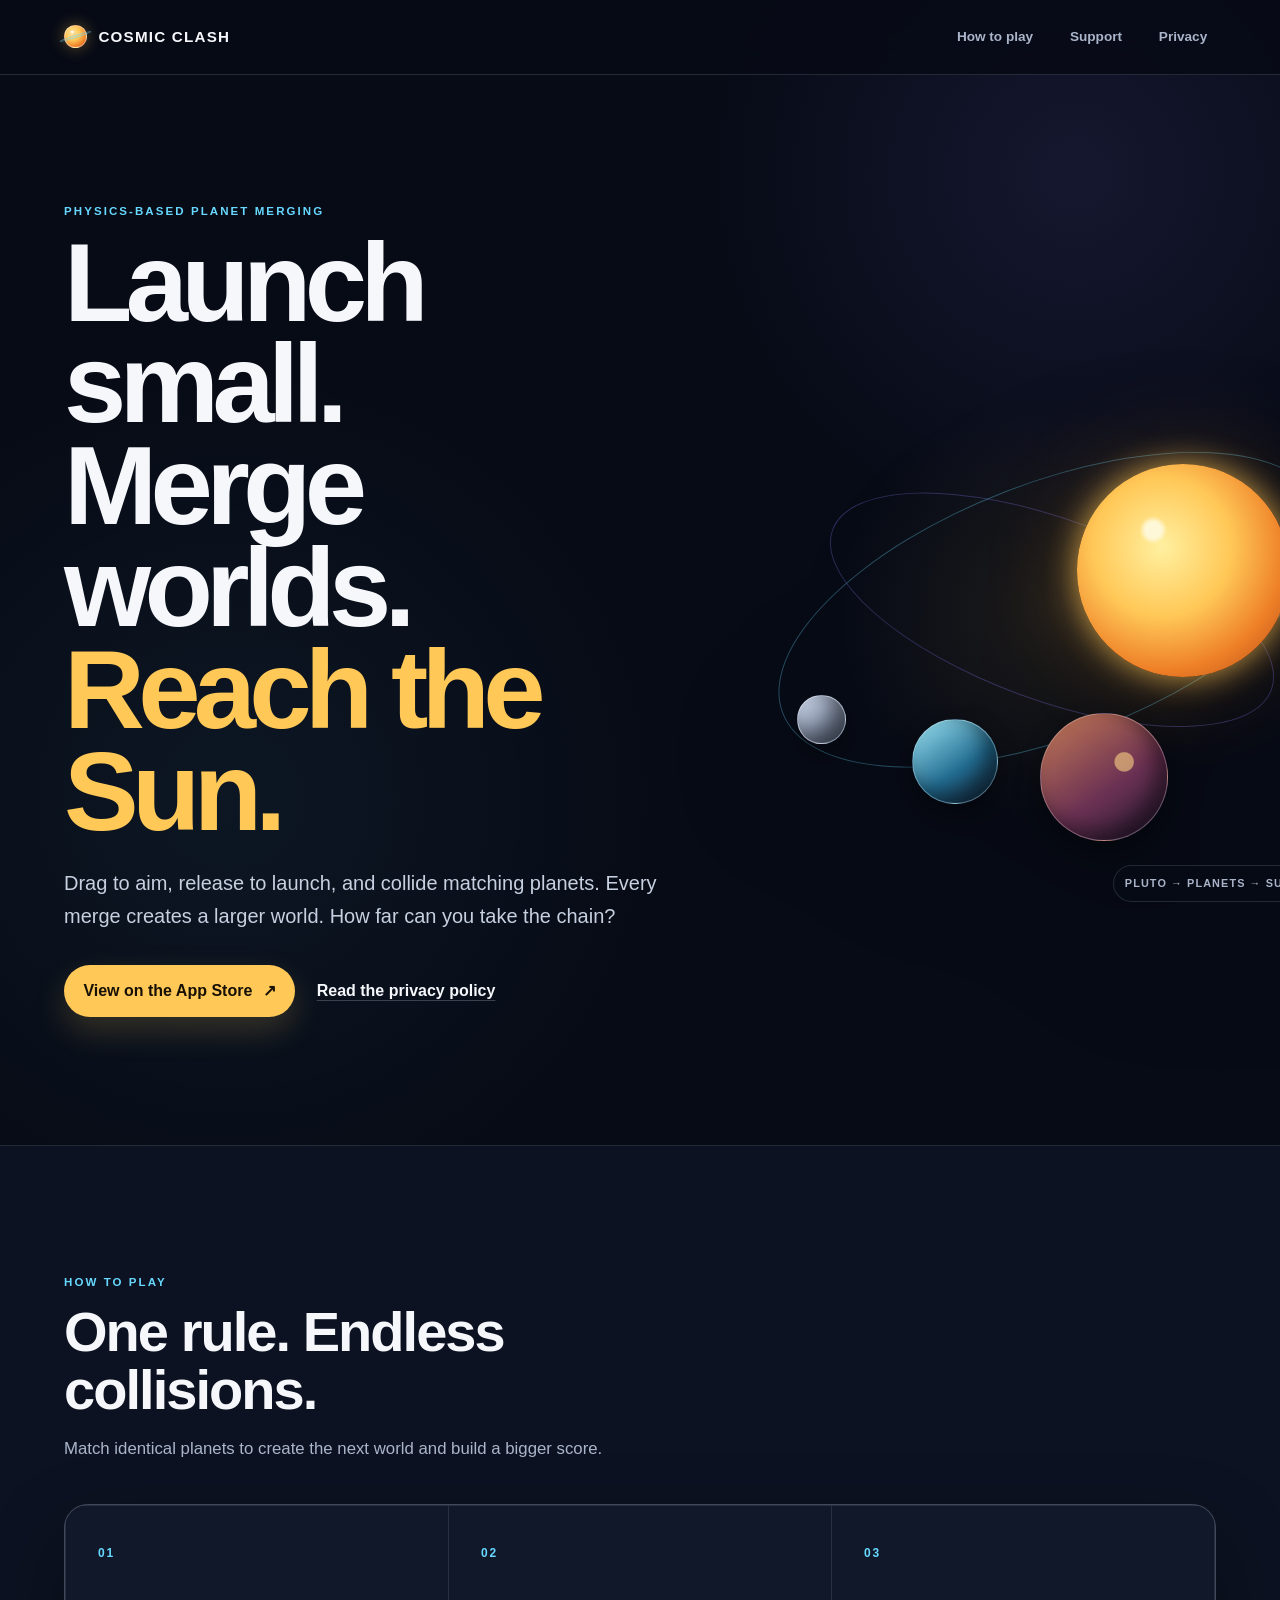
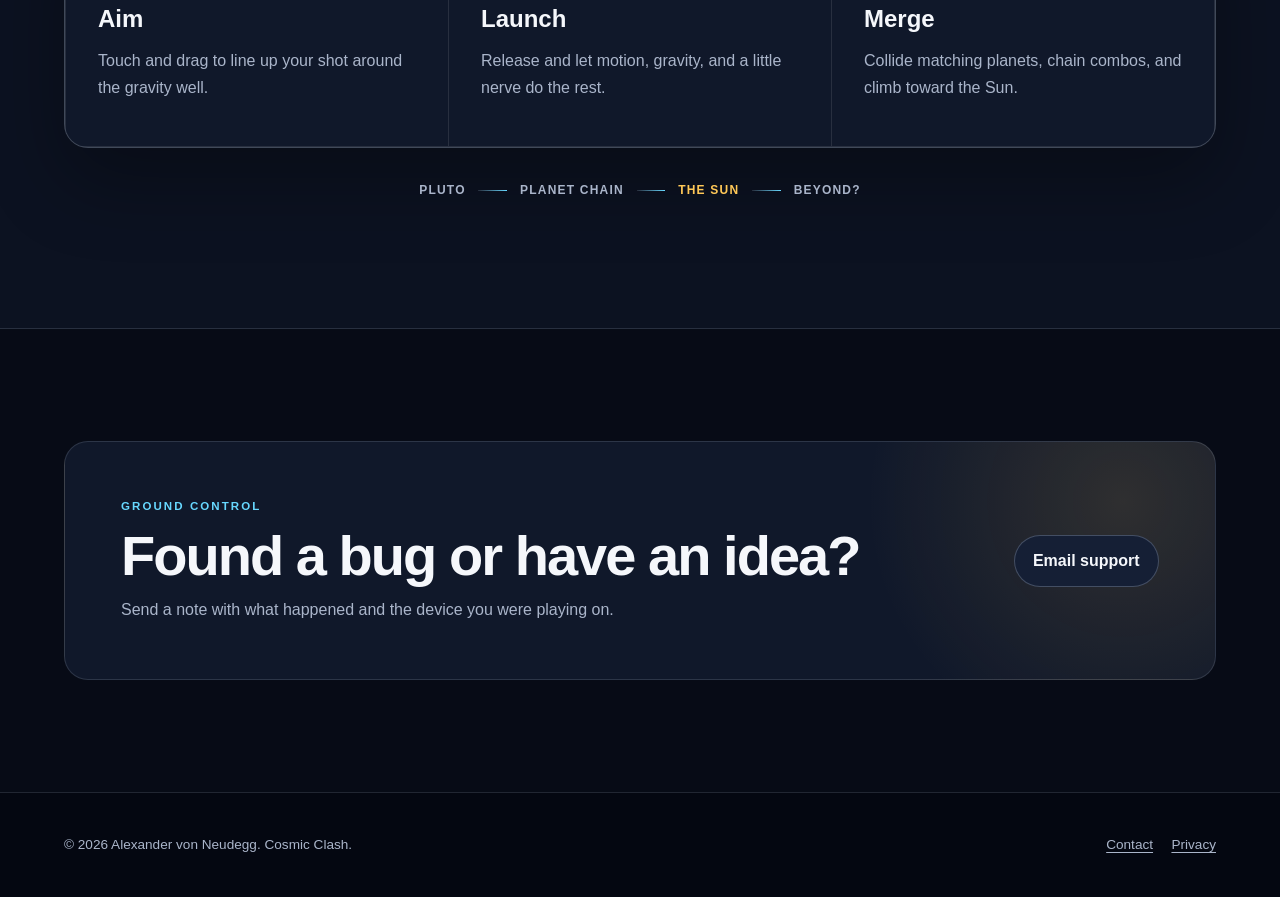
==== index.html @ 1f674f33 "restore privacy page" ====
<!DOCTYPE html>
<html lang="en">
<head>
    <meta charset="UTF-8">
    <meta name="viewport" content="width=device-width, initial-scale=1.0">
    <meta name="theme-color" content="#070b16">
    <meta name="description" content="Cosmic Clash is a physics-based planet-merging game. Aim, launch, merge matching worlds, and build your way to the Sun.">
    <link rel="canonical" href="https://zandervonn.github.io/">

    <meta property="og:type" content="website">
    <meta property="og:title" content="Cosmic Clash">
    <meta property="og:description" content="Merge planets. Reach the Sun.">
    <meta property="og:url" content="https://zandervonn.github.io/">
    <meta property="og:image" content="https://zandervonn.github.io/og.png">
    <meta property="og:image:alt" content="A chain of planets merging toward a radiant Sun in Cosmic Clash.">
    <meta name="twitter:card" content="summary_large_image">

    <title>Cosmic Clash — Merge planets. Reach the Sun.</title>
    <link rel="stylesheet" href="/styles.css">
</head>
<body>
    <a class="skip-link" href="#main">Skip to content</a>

    <header class="site-header">
        <div class="shell header-inner">
            <a class="brand" href="/" aria-label="Cosmic Clash home">
                <span class="brand-orb" aria-hidden="true"></span>
                <span>Cosmic Clash</span>
            </a>
            <nav class="primary-nav" aria-label="Primary navigation">
                <a href="#how-to-play">How to play</a>
                <a href="#support">Support</a>
                <a href="/privacy-policy">Privacy</a>
            </nav>
        </div>
    </header>

    <main id="main">
        <section class="hero">
            <div class="shell hero-grid">
                <div class="hero-copy">
                    <p class="eyebrow">Physics-based planet merging</p>
                    <h1>Launch small.<br>Merge worlds.<br><span>Reach the Sun.</span></h1>
                    <p class="lede">
                        Drag to aim, release to launch, and collide matching planets.
                        Every merge creates a larger world. How far can you take the chain?
                    </p>
                    <div class="hero-actions">
                        <a class="button button-primary" href="https://apps.apple.com/us/app/the-cosmic-clash/id6484504761">
                            View on the App Store
                            <span aria-hidden="true">↗</span>
                        </a>
                        <a class="text-link" href="/privacy-policy">Read the privacy policy</a>
                    </div>
                </div>

                <div class="orbit-stage" aria-hidden="true">
                    <span class="orbit orbit-one"></span>
                    <span class="orbit orbit-two"></span>
                    <span class="planet planet-small"></span>
                    <span class="planet planet-mid"></span>
                    <span class="planet planet-large"></span>
                    <span class="sun"></span>
                    <span class="orbit-caption">Pluto → planets → Sun → ?</span>
                </div>
            </div>
        </section>

        <section class="section how-section" id="how-to-play" aria-labelledby="how-title">
            <div class="shell">
                <div class="section-heading">
                    <p class="eyebrow">How to play</p>
                    <h2 id="how-title">One rule. Endless collisions.</h2>
                    <p>Match identical planets to create the next world and build a bigger score.</p>
                </div>

                <ol class="steps">
                    <li>
                        <span class="step-marker" aria-hidden="true">01</span>
                        <strong>Aim</strong>
                        <p>Touch and drag to line up your shot around the gravity well.</p>
                    </li>
                    <li>
                        <span class="step-marker" aria-hidden="true">02</span>
                        <strong>Launch</strong>
                        <p>Release and let motion, gravity, and a little nerve do the rest.</p>
                    </li>
                    <li>
                        <span class="step-marker" aria-hidden="true">03</span>
                        <strong>Merge</strong>
                        <p>Collide matching planets, chain combos, and climb toward the Sun.</p>
                    </li>
                </ol>

                <div class="merge-path" role="img" aria-label="The Cosmic Clash merge path: Pluto, planet chain, the Sun, and beyond.">
                    <span>Pluto</span>
                    <i aria-hidden="true"></i>
                    <span>Planet chain</span>
                    <i aria-hidden="true"></i>
                    <span class="merge-path-sun">The Sun</span>
                    <i aria-hidden="true"></i>
                    <span>Beyond?</span>
                </div>
            </div>
        </section>

        <section class="support-section" id="support" aria-labelledby="support-title">
            <div class="shell support-panel">
                <div>
                    <p class="eyebrow">Ground control</p>
                    <h2 id="support-title">Found a bug or have an idea?</h2>
                    <p>Send a note with what happened and the device you were playing on.</p>
                </div>
                <a class="button button-secondary" href="mailto:zandervonn@gmail.com">Email support</a>
            </div>
        </section>
    </main>

    <footer class="site-footer">
        <div class="shell footer-inner">
            <p>© 2026 Alexander von Neudegg. Cosmic Clash.</p>
            <div class="footer-links">
                <a href="mailto:zandervonn@gmail.com">Contact</a>
                <a href="/privacy-policy">Privacy</a>
            </div>
        </div>
    </footer>
</body>
</html>
---- styles.css ----
:root {
    --space: #070b16;
    --space-deep: #040711;
    --surface: #10182a;
    --surface-raised: #151f35;
    --ink: #f5f7fb;
    --muted: #aab5ca;
    --solar: #ffc857;
    --solar-soft: #ffe2a3;
    --orbit: #67d8ff;
    --violet: #8b7cff;
    --line: rgba(213, 225, 246, 0.14);
    --line-strong: rgba(213, 225, 246, 0.24);
    --shadow: 0 2rem 5rem rgba(0, 0, 0, 0.32);
    --radius: 1.5rem;
    --content: 72rem;
    --measure: 68ch;
    --display: ui-rounded, "SF Pro Rounded", "Avenir Next", "Segoe UI", sans-serif;
    --body: -apple-system, BlinkMacSystemFont, "Segoe UI", sans-serif;
}

* {
    box-sizing: border-box;
}

html {
    color-scheme: dark;
    scroll-behavior: smooth;
    background: var(--space);
}

body {
    min-height: 100svh;
    margin: 0;
    color: var(--ink);
    background:
        radial-gradient(circle at 84% 7%, rgba(139, 124, 255, 0.11), transparent 23rem),
        radial-gradient(circle at 18% 32%, rgba(103, 216, 255, 0.06), transparent 27rem),
        var(--space);
    font: 1rem/1.7 var(--body);
    text-rendering: optimizeLegibility;
}

body::before {
    position: fixed;
    inset: 0;
    z-index: -1;
    pointer-events: none;
    content: "";
    opacity: 0.55;
    background-image:
        radial-gradient(circle at 11% 17%, rgba(255, 255, 255, 0.8) 0 1px, transparent 1.2px),
        radial-gradient(circle at 29% 71%, rgba(103, 216, 255, 0.7) 0 1px, transparent 1.2px),
        radial-gradient(circle at 52% 13%, rgba(255, 255, 255, 0.62) 0 1px, transparent 1.2px),
        radial-gradient(circle at 68% 55%, rgba(255, 255, 255, 0.7) 0 1px, transparent 1.2px),
        radial-gradient(circle at 88% 82%, rgba(139, 124, 255, 0.75) 0 1px, transparent 1.2px);
    background-size: 23rem 19rem, 29rem 31rem, 37rem 23rem, 41rem 29rem, 31rem 37rem;
}

a {
    color: inherit;
    text-underline-offset: 0.22em;
}

a:hover {
    color: var(--orbit);
}

a:focus-visible,
summary:focus-visible {
    outline: 0.2rem solid var(--orbit);
    outline-offset: 0.25rem;
    border-radius: 0.25rem;
}

p,
ul,
ol,
dl {
    margin-top: 0;
}

h1,
h2,
h3 {
    margin-top: 0;
    font-family: var(--display);
    text-wrap: balance;
}

h2 {
    margin-bottom: 1rem;
    font-size: clamp(2rem, 5vw, 3.5rem);
    line-height: 1.04;
    letter-spacing: -0.035em;
}

h3 {
    margin-bottom: 0.45rem;
    font-size: 1.12rem;
    line-height: 1.35;
}

section[id] {
    scroll-margin-top: 6.5rem;
}

.shell {
    width: min(calc(100% - 2rem), var(--content));
    margin-inline: auto;
}

.skip-link {
    position: fixed;
    top: 0.75rem;
    left: 0.75rem;
    z-index: 100;
    padding: 0.65rem 0.9rem;
    color: var(--space);
    background: var(--solar);
    border-radius: 0.5rem;
    font-weight: 800;
    transform: translateY(-160%);
    transition: transform 160ms ease;
}

.skip-link:focus {
    transform: translateY(0);
}

.site-header {
    position: sticky;
    top: 0;
    z-index: 20;
    border-bottom: 1px solid var(--line);
    background: rgba(7, 11, 22, 0.88);
    backdrop-filter: blur(16px);
}

.header-inner,
.footer-inner {
    display: flex;
    align-items: center;
    justify-content: space-between;
    gap: 1rem;
}

.header-inner {
    min-height: 4.6rem;
}

.brand {
    display: inline-flex;
    align-items: center;
    gap: 0.7rem;
    min-height: 2.75rem;
    color: var(--ink);
    font-family: var(--display);
    font-size: 0.95rem;
    font-weight: 800;
    letter-spacing: 0.08em;
    text-decoration: none;
    text-transform: uppercase;
}

.brand:hover {
    color: var(--ink);
}

.brand-orb {
    position: relative;
    display: inline-block;
    flex: 0 0 auto;
    width: 1.45rem;
    aspect-ratio: 1;
    border: 1px solid rgba(255, 255, 255, 0.42);
    border-radius: 50%;
    background:
        radial-gradient(circle at 35% 28%, #fff 0 5%, transparent 7%),
        radial-gradient(circle at 36% 33%, var(--solar-soft), var(--solar) 38%, #e97622 75%, #95350d);
    box-shadow: 0 0 1rem rgba(255, 200, 87, 0.36);
}

.brand-orb::after {
    position: absolute;
    inset: 43% -28%;
    content: "";
    border: 1px solid rgba(103, 216, 255, 0.58);
    border-radius: 50%;
    transform: rotate(-18deg);
}

.primary-nav {
    display: flex;
    align-items: center;
    gap: clamp(0.25rem, 2vw, 1.2rem);
}

.primary-nav a {
    display: inline-flex;
    align-items: center;
    min-height: 2.75rem;
    padding-inline: 0.55rem;
    color: var(--muted);
    font-size: 0.85rem;
    font-weight: 700;
    text-decoration: none;
}

.primary-nav a:hover,
.primary-nav a[aria-current="page"] {
    color: var(--ink);
}

.primary-nav a[aria-current="page"] {
    box-shadow: inset 0 -2px var(--solar);
}

.eyebrow,
.section-kicker {
    margin-bottom: 0.8rem;
    color: var(--orbit);
    font-family: var(--display);
    font-size: 0.72rem;
    font-weight: 800;
    letter-spacing: 0.18em;
    line-height: 1.4;
    text-transform: uppercase;
}

.hero {
    position: relative;
    overflow: clip;
    border-bottom: 1px solid var(--line);
}

.hero-grid {
    display: grid;
    gap: 2rem;
    align-items: center;
    min-height: min(51rem, calc(100svh - 4.6rem));
    padding-block: clamp(4rem, 11vw, 8rem);
}

.hero-copy {
    position: relative;
    z-index: 2;
}

.hero h1 {
    max-width: 10ch;
    margin-bottom: 1.5rem;
    font-size: clamp(3.2rem, 12vw, 7rem);
    font-weight: 800;
    letter-spacing: -0.06em;
    line-height: 0.91;
}

.hero h1 span {
    color: var(--solar);
}

.lede {
    max-width: 42rem;
    margin-bottom: 0;
    color: #c7d0e0;
    font-size: clamp(1.05rem, 2vw, 1.25rem);
    line-height: 1.65;
}

.hero-actions {
    display: flex;
    flex-wrap: wrap;
    align-items: center;
    gap: 1rem 1.35rem;
    margin-top: 2rem;
}

.button {
    display: inline-flex;
    align-items: center;
    justify-content: center;
    gap: 0.65rem;
    min-height: 3.25rem;
    padding: 0.75rem 1.15rem;
    border: 1px solid transparent;
    border-radius: 999px;
    font-weight: 800;
    line-height: 1.2;
    text-align: center;
    text-decoration: none;
    transition: transform 160ms ease, box-shadow 160ms ease, background-color 160ms ease;
}

.button:hover {
    color: inherit;
    transform: translateY(-2px);
}

.button-primary {
    color: #171005;
    background: var(--solar);
    box-shadow: 0 0.85rem 2rem rgba(255, 200, 87, 0.18);
}

.button-primary:hover {
    color: #171005;
    background: #ffd574;
    box-shadow: 0 1rem 2.5rem rgba(255, 200, 87, 0.27);
}

.button-secondary {
    border-color: var(--line-strong);
    color: var(--ink);
    background: var(--surface-raised);
}

.button-secondary:hover {
    color: var(--ink);
    border-color: rgba(103, 216, 255, 0.48);
    background: #1a2945;
}

.text-link {
    display: inline-flex;
    align-items: center;
    min-height: 2.75rem;
    color: var(--ink);
    font-weight: 750;
    text-decoration-color: var(--line-strong);
}

.orbit-stage {
    position: relative;
    width: min(34rem, 100%);
    aspect-ratio: 1;
    margin-inline: auto;
    filter: drop-shadow(0 2rem 4rem rgba(0, 0, 0, 0.35));
}

.orbit-stage::before {
    position: absolute;
    inset: 12%;
    content: "";
    border-radius: 50%;
    background: radial-gradient(circle, rgba(255, 200, 87, 0.09), transparent 66%);
}

.orbit {
    position: absolute;
    top: 50%;
    left: 50%;
    border: 1px solid rgba(103, 216, 255, 0.32);
    border-radius: 50%;
    transform: translate(-50%, -50%) rotate(-21deg);
}

.orbit-one {
    width: 95%;
    height: 42%;
}

.orbit-two {
    width: 77%;
    height: 30%;
    border-color: rgba(139, 124, 255, 0.28);
    transform: translate(-50%, -50%) rotate(20deg);
}

.sun,
.planet {
    position: absolute;
    display: block;
    aspect-ratio: 1;
    border-radius: 50%;
}

.sun {
    top: 26%;
    right: 11%;
    width: 35%;
    background:
        radial-gradient(circle at 36% 31%, #fff8d8 0 4%, transparent 7%),
        radial-gradient(circle at 40% 39%, #fff0a0, var(--solar) 38%, #ee7f27 68%, #a64213);
    box-shadow:
        0 0 2rem rgba(255, 200, 87, 0.74),
        0 0 6rem rgba(255, 159, 56, 0.24);
}

.planet {
    border: 1px solid rgba(255, 255, 255, 0.24);
    box-shadow: inset -0.7rem -0.6rem 1.2rem rgba(0, 0, 0, 0.46), 0 0.7rem 1.5rem rgba(0, 0, 0, 0.34);
}

.planet-small {
    bottom: 28%;
    left: 8%;
    width: 8%;
    background: linear-gradient(140deg, #ced8ec, #53617a);
}

.planet-mid {
    bottom: 18%;
    left: 27%;
    width: 14%;
    background: linear-gradient(145deg, #9de5f4, #226c91 58%, #152942);
}

.planet-large {
    bottom: 12%;
    left: 48%;
    width: 21%;
    background:
        radial-gradient(circle at 66% 38%, rgba(255, 216, 134, 0.58) 0 8%, transparent 9%),
        linear-gradient(145deg, #c57b55, #6b3153 58%, #251a35);
}

.orbit-caption {
    position: absolute;
    right: 4%;
    bottom: 2%;
    padding: 0.5rem 0.7rem;
    color: var(--muted);
    border: 1px solid var(--line);
    border-radius: 999px;
    background: rgba(7, 11, 22, 0.78);
    font-family: var(--display);
    font-size: 0.68rem;
    font-weight: 800;
    letter-spacing: 0.1em;
    text-transform: uppercase;
}

.section {
    padding-block: clamp(5rem, 10vw, 8rem);
}

.section-heading {
    max-width: 42rem;
    margin-bottom: 2.5rem;
}

.section-heading > p:last-child {
    max-width: 38rem;
    margin-bottom: 0;
    color: var(--muted);
    font-size: 1.05rem;
}

.how-section {
    background: rgba(16, 24, 42, 0.58);
    border-bottom: 1px solid var(--line);
}

.steps {
    display: grid;
    gap: 1px;
    margin: 0;
    padding: 1px;
    overflow: hidden;
    list-style: none;
    border: 1px solid var(--line);
    border-radius: var(--radius);
    background: var(--line);
    box-shadow: var(--shadow);
}

.steps li {
    min-height: 15rem;
    padding: clamp(1.4rem, 4vw, 2rem);
    background: var(--surface);
}

.steps strong {
    display: block;
    margin: 2.1rem 0 0.45rem;
    font-family: var(--display);
    font-size: 1.5rem;
}

.steps p {
    margin-bottom: 0;
    color: var(--muted);
}

.step-marker {
    color: var(--orbit);
    font-family: var(--display);
    font-size: 0.75rem;
    font-weight: 800;
    letter-spacing: 0.16em;
}

.merge-path {
    display: flex;
    flex-wrap: wrap;
    align-items: center;
    justify-content: center;
    gap: 0.65rem 0.8rem;
    margin-top: 2rem;
    color: var(--muted);
    font-family: var(--display);
    font-size: 0.75rem;
    font-weight: 800;
    letter-spacing: 0.1em;
    text-transform: uppercase;
}

.merge-path i {
    width: 1.8rem;
    height: 1px;
    background: linear-gradient(90deg, var(--line), var(--orbit));
}

.merge-path-sun {
    color: var(--solar);
}

.support-section {
    padding-block: clamp(4rem, 9vw, 7rem);
}

.support-panel {
    display: flex;
    flex-direction: column;
    align-items: flex-start;
    justify-content: space-between;
    gap: 2rem;
    padding: clamp(1.5rem, 5vw, 3.5rem);
    overflow: hidden;
    border: 1px solid var(--line);
    border-radius: var(--radius);
    background:
        radial-gradient(circle at 92% 25%, rgba(255, 200, 87, 0.13), transparent 16rem),
        var(--surface);
}

.support-panel h2 {
    margin-bottom: 0.65rem;
}

.support-panel p:last-child {
    margin-bottom: 0;
    color: var(--muted);
}

.site-footer {
    border-top: 1px solid var(--line);
    color: var(--muted);
    background: var(--space-deep);
}

.footer-inner {
    min-height: 6.5rem;
    padding-block: 1.25rem;
    font-size: 0.85rem;
}

.footer-inner p {
    margin-bottom: 0;
}

.footer-links {
    display: flex;
    gap: 1.15rem;
}

/* Privacy policy */

.policy-hero {
    border-bottom: 1px solid var(--line);
    background:
        radial-gradient(circle at 78% 18%, rgba(103, 216, 255, 0.09), transparent 24rem),
        rgba(16, 24, 42, 0.45);
}

.policy-hero-inner {
    display: grid;
    gap: 2.5rem;
    padding-block: clamp(4rem, 9vw, 6.5rem);
}

.policy-hero h1 {
    max-width: 13ch;
    margin-bottom: 1.4rem;
    font-size: clamp(3rem, 8vw, 5.8rem);
    font-weight: 800;
    letter-spacing: -0.055em;
    line-height: 0.96;
}

.policy-meta {
    display: grid;
    gap: 0;
    margin: 0;
    border-top: 1px solid var(--line);
}

.policy-meta div {
    display: grid;
    grid-template-columns: 7rem 1fr;
    gap: 1rem;
    padding-block: 0.9rem;
    border-bottom: 1px solid var(--line);
}

.policy-meta dt {
    color: var(--muted);
    font-size: 0.76rem;
    font-weight: 800;
    letter-spacing: 0.08em;
    text-transform: uppercase;
}

.policy-meta dd {
    margin: 0;
    color: var(--ink);
    font-weight: 650;
}

.policy-layout {
    display: grid;
    gap: clamp(2rem, 7vw, 6rem);
    padding-block: clamp(3rem, 8vw, 6rem);
}

.policy-sidebar {
    min-width: 0;
}

.policy-toc {
    border: 1px solid var(--line);
    border-radius: 1rem;
    background: rgba(16, 24, 42, 0.68);
}

.policy-toc summary {
    min-height: 3.25rem;
    padding: 0.78rem 1rem;
    cursor: pointer;
    color: var(--ink);
    font-family: var(--display);
    font-size: 0.8rem;
    font-weight: 800;
    letter-spacing: 0.08em;
    text-transform: uppercase;
}

.policy-toc nav {
    display: grid;
    padding: 0 0.7rem 0.8rem;
}

.policy-toc nav a {
    display: flex;
    align-items: center;
    min-height: 2.55rem;
    padding: 0.35rem 0.55rem;
    color: var(--muted);
    border-radius: 0.45rem;
    font-size: 0.88rem;
    font-weight: 650;
    text-decoration: none;
}

.policy-toc nav a:hover {
    color: var(--ink);
    background: rgba(103, 216, 255, 0.07);
}

.policy-body {
    min-width: 0;
}

.policy-body > section {
    max-width: var(--measure);
    padding-bottom: clamp(3.5rem, 8vw, 5.5rem);
    margin-bottom: clamp(3.5rem, 8vw, 5.5rem);
    border-bottom: 1px solid var(--line);
}

.policy-body > section:last-child {
    padding-bottom: 0;
    margin-bottom: 0;
    border-bottom: 0;
}

.policy-body h2 {
    font-size: clamp(2rem, 5vw, 3rem);
}

.policy-body p,
.policy-body li {
    color: #c2cbda;
}

.policy-body strong,
.policy-body h3 {
    color: var(--ink);
}

.policy-body ul {
    padding-left: 1.25rem;
}

.policy-body li {
    padding-left: 0.35rem;
    margin-bottom: 0.7rem;
}

.policy-body li::marker {
    color: var(--orbit);
}

.policy-body a {
    color: var(--ink);
    text-decoration-color: rgba(103, 216, 255, 0.48);
}

.policy-body a:hover {
    color: var(--orbit);
}

.policy-callout {
    margin-top: 1.8rem;
    padding: 1.25rem 1.35rem 1.3rem;
    border-left: 3px solid var(--solar);
    border-radius: 0 0.8rem 0.8rem 0;
    background: rgba(255, 200, 87, 0.07);
}

.policy-callout p {
    margin: 0.35rem 0 0;
}

.policy-callout-warning {
    margin-block: 1rem 1.35rem;
    border-left-color: #ff9b66;
    background: rgba(255, 155, 102, 0.08);
}

.data-group,
.choice-list > div {
    padding-block: 1.35rem;
    border-top: 1px solid var(--line);
}

.data-group:first-of-type,
.choice-list > div:first-child {
    margin-top: 1.8rem;
}

.data-group p:last-child,
.choice-list > div p:last-child {
    margin-bottom: 0;
}

.provider-list {
    display: grid;
    gap: 1px;
    margin: 1.8rem 0;
    padding: 1px;
    overflow: hidden;
    border: 1px solid var(--line);
    border-radius: 1rem;
    background: var(--line);
}

.provider-list > div {
    padding: 1.3rem;
    background: var(--surface);
}

.provider-list p {
    margin-bottom: 0.7rem;
}

.provider-list a {
    display: inline-flex;
    align-items: center;
    min-height: 2.75rem;
    color: var(--orbit);
    font-size: 0.88rem;
    font-weight: 750;
}

.policy-contact {
    display: flex;
    align-items: flex-start;
    gap: 1rem;
    margin-top: 1.8rem;
    padding: 1.3rem;
    border: 1px solid var(--line);
    border-radius: 1rem;
    background: var(--surface);
}

.policy-contact .brand-orb {
    width: 2rem;
    margin-top: 0.15rem;
}

.policy-contact p {
    margin: 0.15rem 0;
}

@media (min-width: 46rem) {
    .steps {
        grid-template-columns: repeat(3, 1fr);
    }

    .support-panel {
        flex-direction: row;
        align-items: center;
    }

    .policy-hero-inner {
        grid-template-columns: minmax(0, 1.25fr) minmax(18rem, 0.75fr);
        align-items: end;
    }

    .provider-list {
        grid-template-columns: repeat(2, minmax(0, 1fr));
    }
}

@media (min-width: 58rem) {
    .hero-grid {
        grid-template-columns: minmax(0, 1.06fr) minmax(22rem, 0.76fr);
    }

    .orbit-stage {
        width: 38rem;
        margin-right: -8rem;
    }

    .policy-layout {
        grid-template-columns: 13.5rem minmax(0, 1fr);
        align-items: start;
    }

    .policy-sidebar {
        position: sticky;
        top: 6.1rem;
    }

    .policy-toc {
        border: 0;
        background: transparent;
    }

    .policy-toc summary {
        padding-inline: 0;
        cursor: pointer;
    }

    .policy-toc nav {
        padding-inline: 0;
    }

    .policy-toc nav a {
        padding-inline: 0;
    }

    .policy-toc nav a:hover {
        background: transparent;
    }
}

@media (max-width: 38rem) {
    .header-inner {
        align-items: stretch;
        flex-direction: column;
        gap: 0;
        padding-top: 0.35rem;
    }

    .brand {
        align-self: flex-start;
    }

    .primary-nav {
        justify-content: space-between;
        width: 100%;
    }

    .primary-nav a {
        justify-content: center;
        flex: 1;
        padding-inline: 0.25rem;
    }

    .hero-grid {
        padding-top: 3.5rem;
    }

    .orbit-stage {
        width: min(28rem, 120%);
        margin: -1rem -10% -2rem;
    }

    .hero-actions {
        align-items: stretch;
        flex-direction: column;
    }

    .text-link {
        justify-content: center;
    }

    .merge-path i {
        width: 0.9rem;
    }

    .footer-inner {
        align-items: flex-start;
        flex-direction: column;
    }

    .policy-hero-inner {
        padding-top: 3rem;
    }

    .policy-meta div {
        grid-template-columns: 1fr;
        gap: 0.15rem;
    }
}

@media (prefers-reduced-motion: reduce) {
    html {
        scroll-behavior: auto;
    }

    *,
    *::before,
    *::after {
        scroll-behavior: auto !important;
        animation-duration: 0.01ms !important;
        animation-iteration-count: 1 !important;
        transition-duration: 0.01ms !important;
    }
}
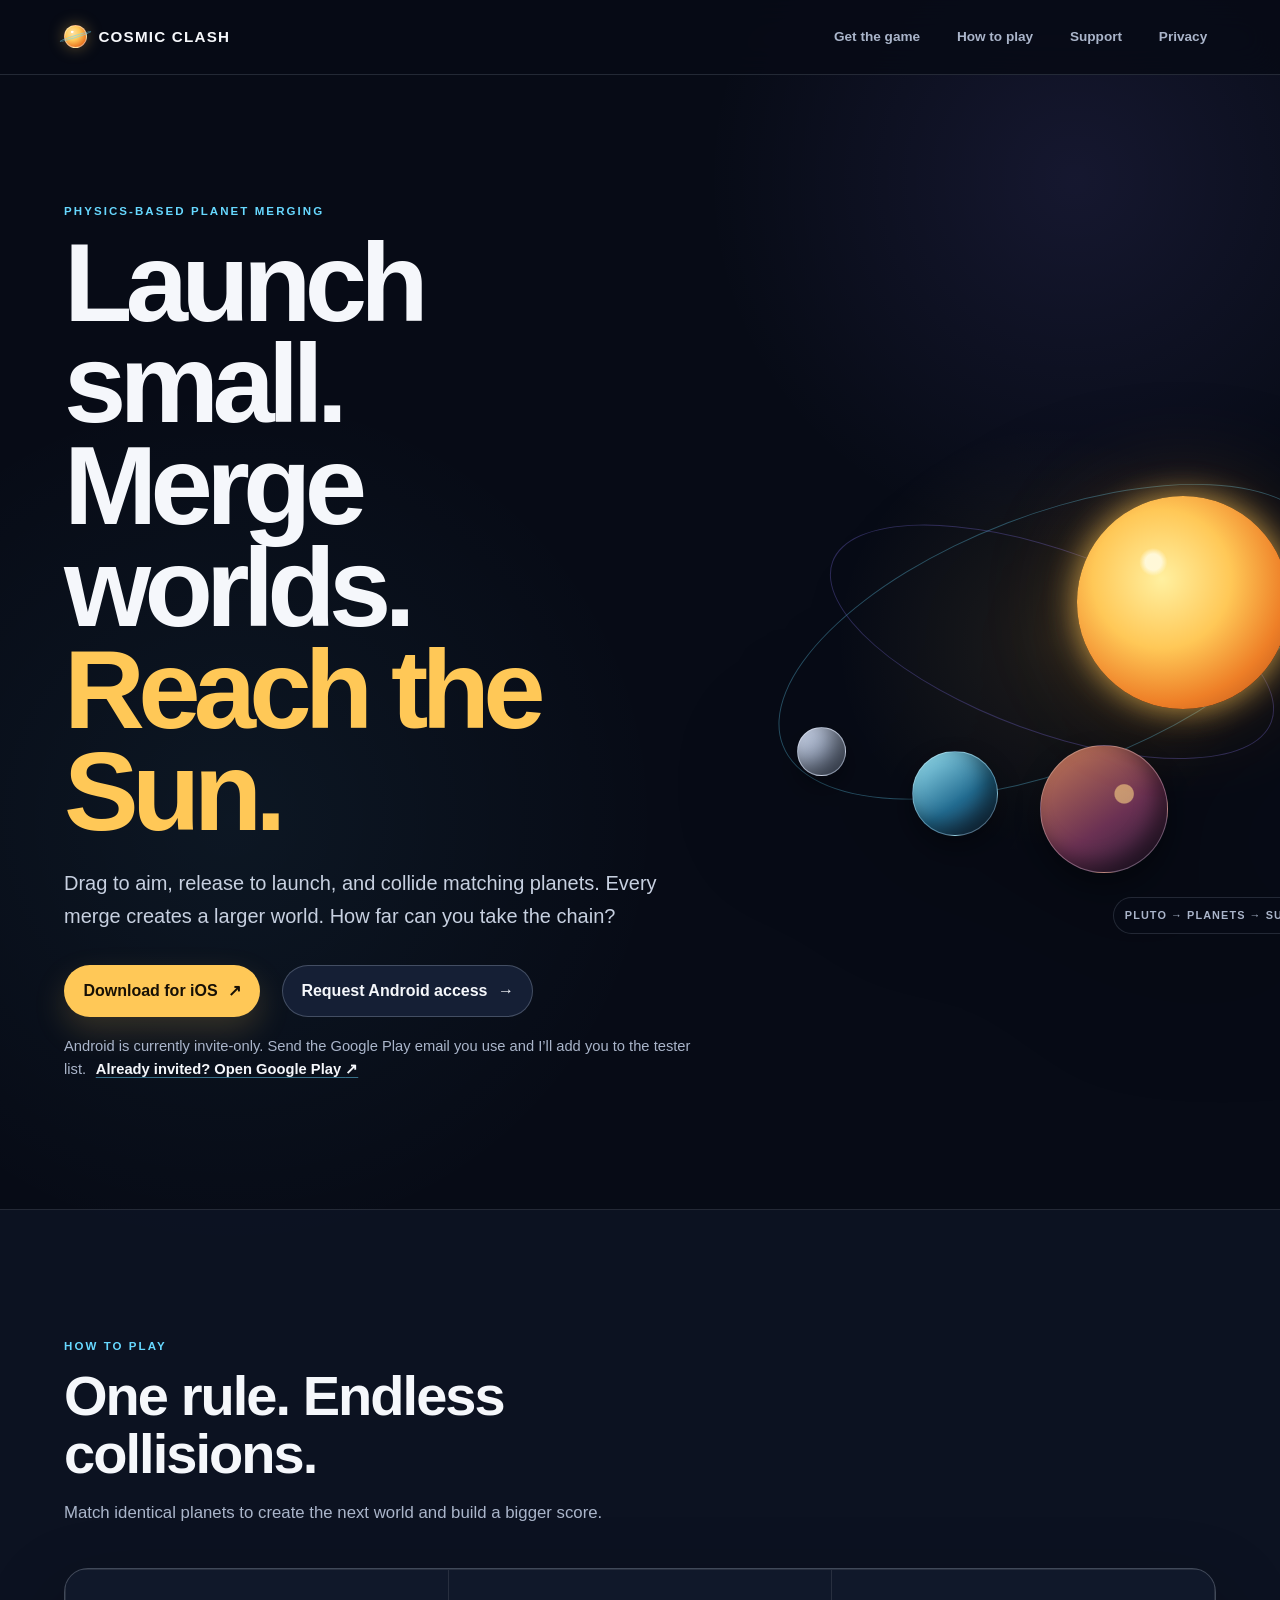
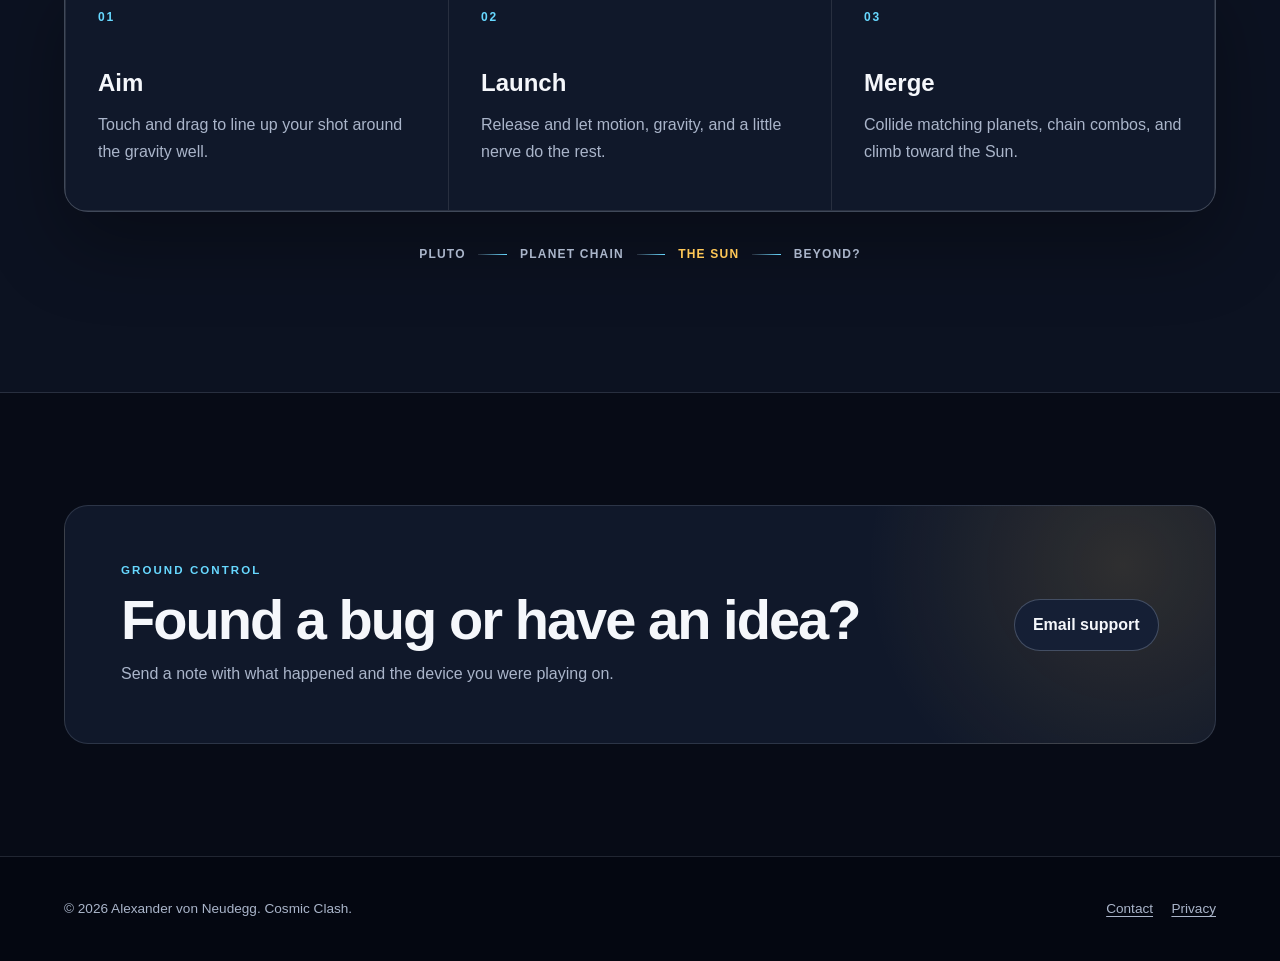
==== commit 35b38563: "Add Cosmic Clash mobile download paths" ====
--- a/index.html
+++ b/index.html
@@ -28,6 +28,7 @@
                 <span>Cosmic Clash</span>
             </a>
             <nav class="primary-nav" aria-label="Primary navigation">
+                <a href="#get-the-game">Get the game</a>
                 <a href="#how-to-play">How to play</a>
                 <a href="#support">Support</a>
                 <a href="/privacy-policy">Privacy</a>
@@ -36,22 +37,29 @@
     </header>
 
     <main id="main">
-        <section class="hero">
+        <section class="hero" id="get-the-game" aria-labelledby="hero-title">
             <div class="shell hero-grid">
                 <div class="hero-copy">
                     <p class="eyebrow">Physics-based planet merging</p>
-                    <h1>Launch small.<br>Merge worlds.<br><span>Reach the Sun.</span></h1>
+                    <h1 id="hero-title">Launch small.<br>Merge worlds.<br><span>Reach the Sun.</span></h1>
                     <p class="lede">
                         Drag to aim, release to launch, and collide matching planets.
                         Every merge creates a larger world. How far can you take the chain?
                     </p>
                     <div class="hero-actions">
-                        <a class="button button-primary" href="https://apps.apple.com/us/app/the-cosmic-clash/id6484504761">
-                            View on the App Store
+                        <a class="button button-primary" href="https://apps.apple.com/pt/app/the-cosmic-clash/id6484504761">
+                            Download for iOS
                             <span aria-hidden="true">↗</span>
                         </a>
-                        <a class="text-link" href="/privacy-policy">Read the privacy policy</a>
+                        <a class="button button-secondary" href="mailto:zandervonn@gmail.com?subject=Cosmic%20Clash%20Android%20access&amp;body=Google%20Play%20email%3A%20">
+                            Request Android access
+                            <span aria-hidden="true">→</span>
+                        </a>
                     </div>
+                    <p class="android-access-note">
+                        Android is currently invite-only. Send the Google Play email you use and I’ll add you to the tester list.
+                        <a href="https://play.google.com/store/apps/details?id=com.AIvonn.TheCosmicClash">Already invited? Open Google Play <span aria-hidden="true">↗</span></a>
+                    </p>
                 </div>
 
                 <div class="orbit-stage" aria-hidden="true">
--- a/styles.css
+++ b/styles.css
@@ -276,6 +276,26 @@
     margin-top: 2rem;
 }
 
+.android-access-note {
+    max-width: 42rem;
+    margin: 1.15rem 0 0;
+    color: var(--muted);
+    font-size: 0.92rem;
+    line-height: 1.55;
+}
+
+.android-access-note a {
+    display: inline-block;
+    margin-left: 0.35rem;
+    color: var(--ink);
+    font-weight: 750;
+    text-decoration-color: rgba(103, 216, 255, 0.48);
+}
+
+.android-access-note a:hover {
+    color: var(--orbit);
+}
+
 .button {
     display: inline-flex;
     align-items: center;
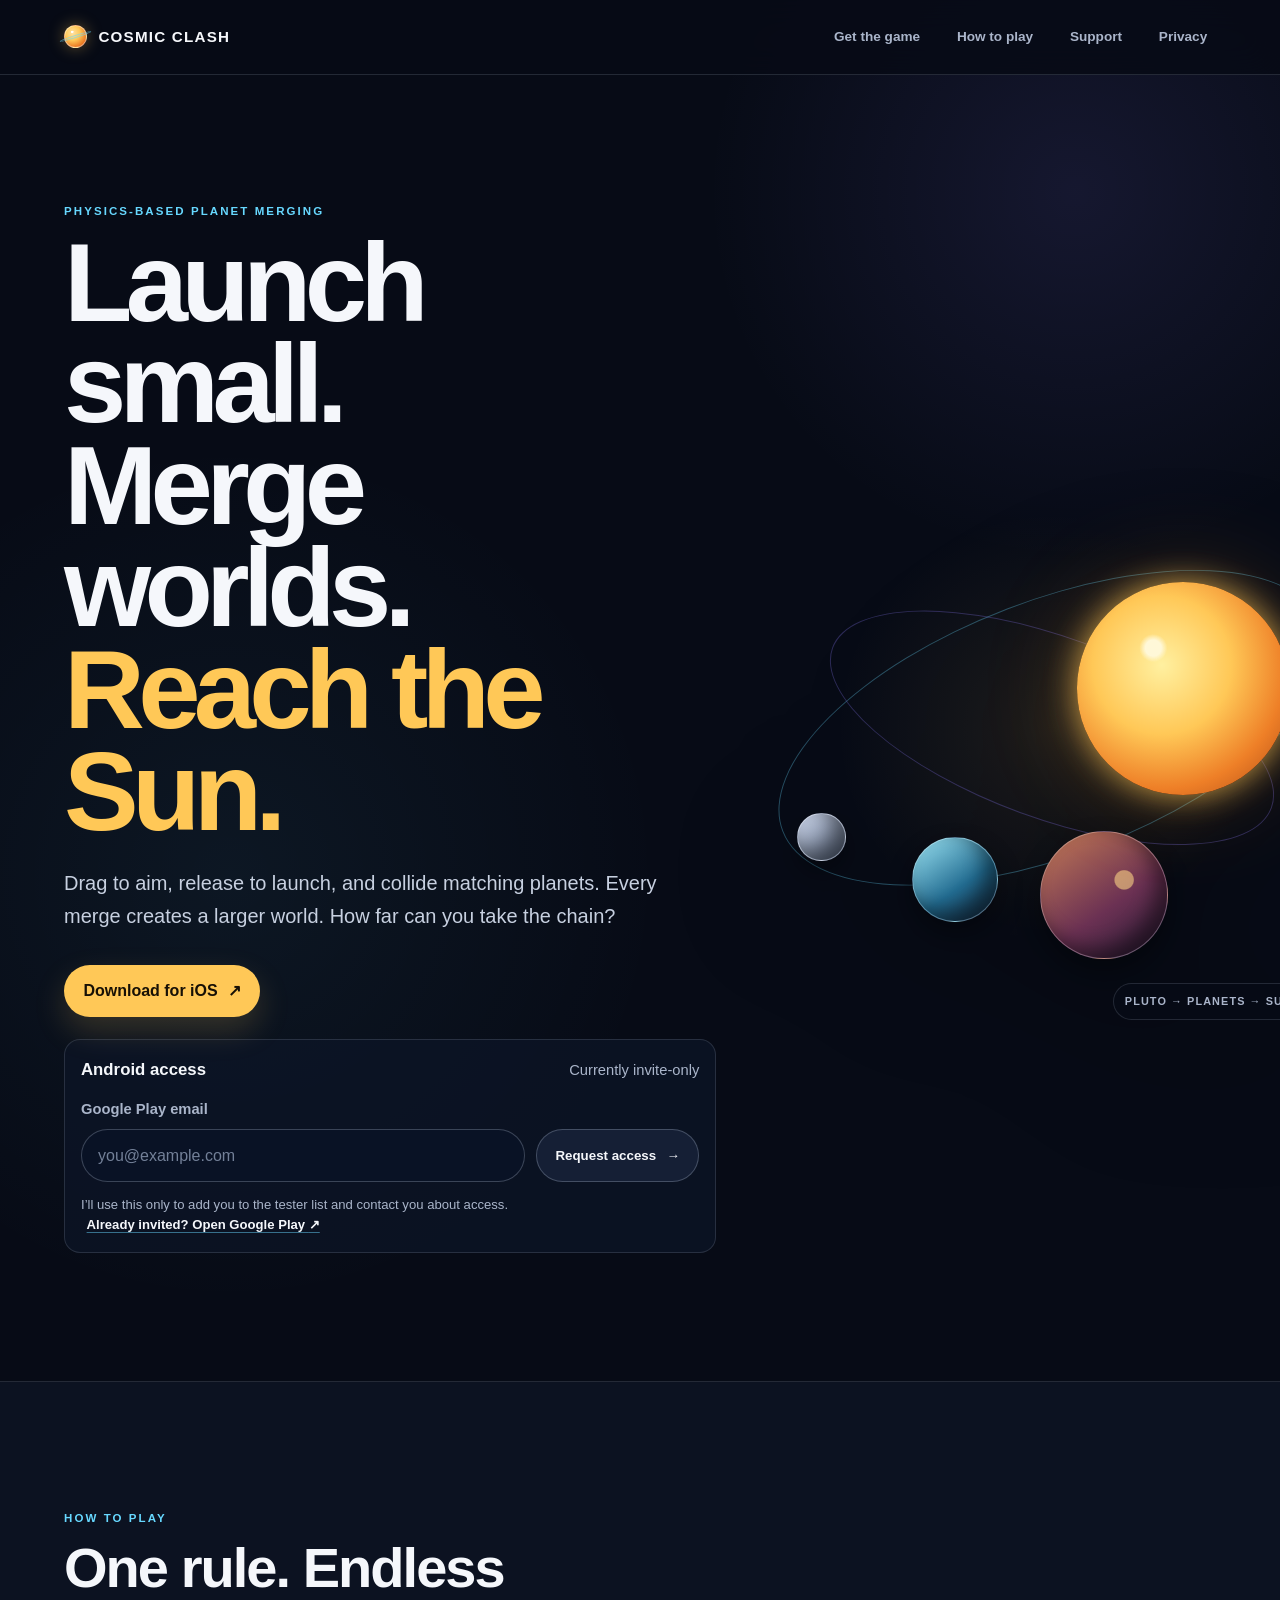
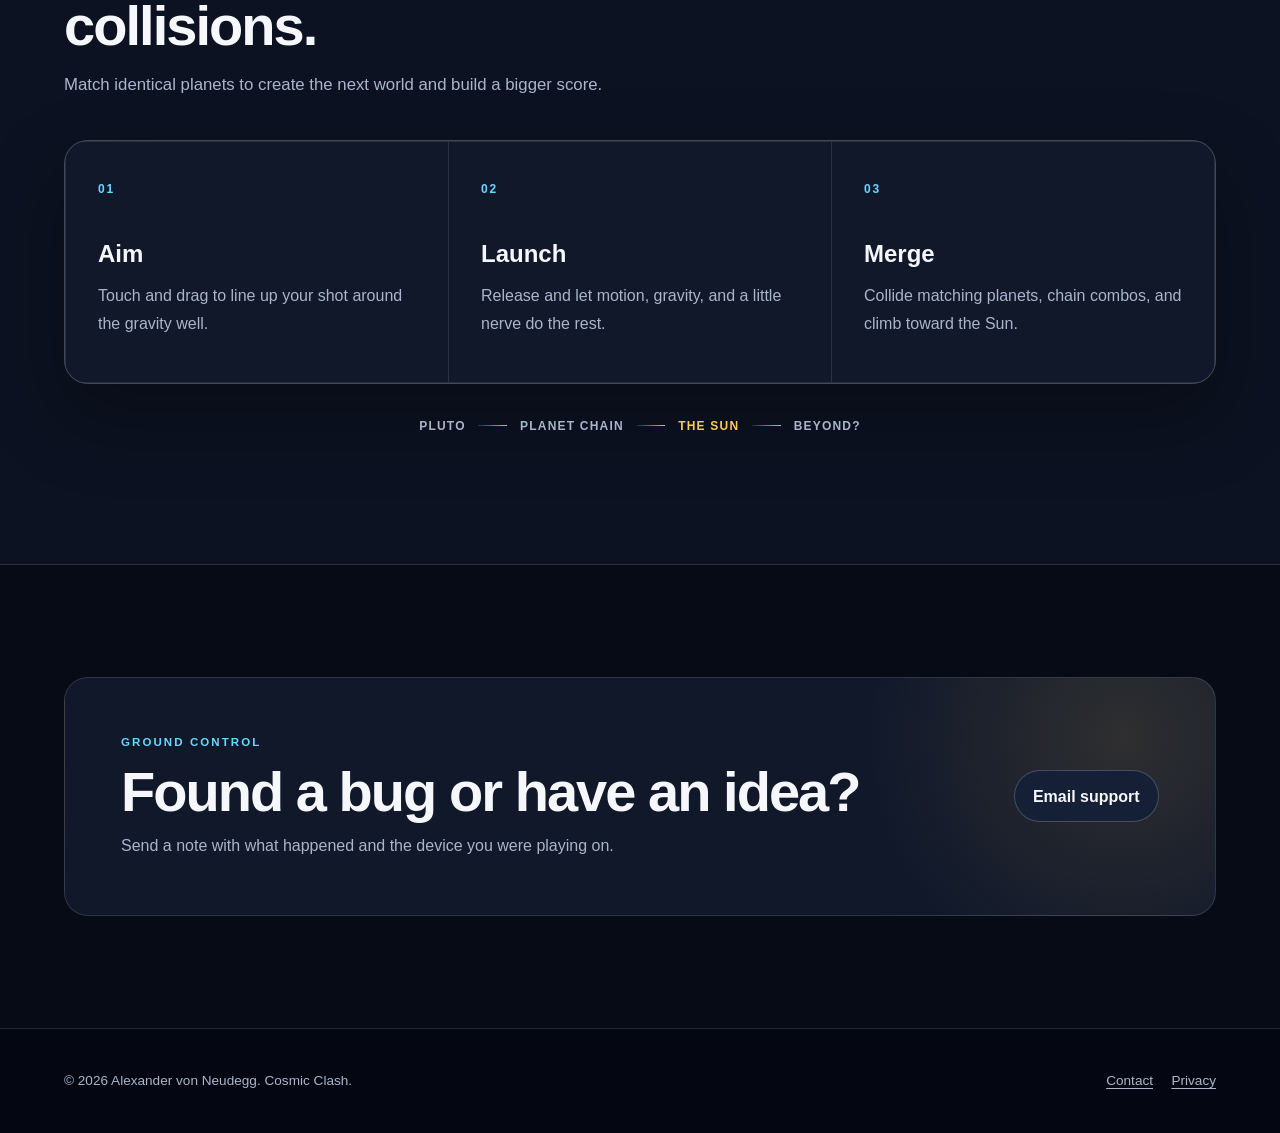
==== commit 13cfa576: "Add Android tester access form" ====
--- a/index.html
+++ b/index.html
@@ -51,15 +51,30 @@
                             Download for iOS
                             <span aria-hidden="true">↗</span>
                         </a>
-                        <a class="button button-secondary" href="mailto:zandervonn@gmail.com?subject=Cosmic%20Clash%20Android%20access&amp;body=Google%20Play%20email%3A%20">
-                            Request Android access
-                            <span aria-hidden="true">→</span>
-                        </a>
                     </div>
-                    <p class="android-access-note">
-                        Android is currently invite-only. Send the Google Play email you use and I’ll add you to the tester list.
-                        <a href="https://play.google.com/store/apps/details?id=com.AIvonn.TheCosmicClash">Already invited? Open Google Play <span aria-hidden="true">↗</span></a>
-                    </p>
+                    <form class="android-access-form" action="https://formsubmit.co/zandervonn@gmail.com" method="POST">
+                        <input type="hidden" name="_subject" value="New Cosmic Clash Android access request">
+                        <input type="hidden" name="_template" value="table">
+                        <input type="hidden" name="_next" value="https://zandervonn.github.io/android-access-received.html">
+                        <input type="hidden" name="Request" value="Cosmic Clash Android tester access">
+                        <input class="form-honeypot" type="text" name="_honey" tabindex="-1" autocomplete="off" aria-hidden="true">
+                        <div class="android-access-heading">
+                            <strong>Android access</strong>
+                            <span>Currently invite-only</span>
+                        </div>
+                        <label for="android-google-email">Google Play email</label>
+                        <div class="android-access-controls">
+                            <input id="android-google-email" type="email" name="email" placeholder="you@example.com" autocomplete="email" inputmode="email" required>
+                            <button class="button button-secondary" type="submit">
+                                Request access
+                                <span aria-hidden="true">→</span>
+                            </button>
+                        </div>
+                        <p class="android-access-note">
+                            I’ll use this only to add you to the tester list and contact you about access.
+                            <a href="https://play.google.com/store/apps/details?id=com.AIvonn.TheCosmicClash">Already invited? Open Google Play <span aria-hidden="true">↗</span></a>
+                        </p>
+                    </form>
                 </div>
 
                 <div class="orbit-stage" aria-hidden="true">
--- a/styles.css
+++ b/styles.css
@@ -276,11 +276,74 @@
     margin-top: 2rem;
 }
 
-.android-access-note {
+.android-access-form {
     max-width: 42rem;
-    margin: 1.15rem 0 0;
+    margin-top: 1.35rem;
+    padding: 1rem;
+    border: 1px solid var(--line);
+    border-radius: 1rem;
+    background: rgba(13, 22, 40, 0.72);
+}
+
+.android-access-heading {
+    display: flex;
+    flex-wrap: wrap;
+    align-items: baseline;
+    justify-content: space-between;
+    gap: 0.35rem 1rem;
+    margin-bottom: 0.8rem;
+}
+
+.android-access-heading strong {
+    color: var(--ink);
+    font-family: var(--display);
+    font-size: 1.05rem;
+}
+
+.android-access-heading span,
+.android-access-form label {
     color: var(--muted);
     font-size: 0.92rem;
+}
+
+.android-access-form label {
+    display: block;
+    margin-bottom: 0.45rem;
+    font-weight: 750;
+}
+
+.android-access-controls {
+    display: flex;
+    gap: 0.7rem;
+}
+
+.android-access-controls input {
+    min-width: 0;
+    flex: 1 1 15rem;
+    min-height: 3.25rem;
+    padding: 0.75rem 1rem;
+    border: 1px solid var(--line-strong);
+    border-radius: 999px;
+    outline: none;
+    color: var(--ink);
+    background: #091225;
+    font: inherit;
+    transition: border-color 160ms ease, box-shadow 160ms ease;
+}
+
+.android-access-controls input::placeholder {
+    color: #738098;
+}
+
+.android-access-controls input:focus {
+    border-color: var(--orbit);
+    box-shadow: 0 0 0 3px rgba(103, 216, 255, 0.15);
+}
+
+.android-access-note {
+    margin: 0.8rem 0 0;
+    color: var(--muted);
+    font-size: 0.82rem;
     line-height: 1.55;
 }
 
@@ -294,6 +357,15 @@
 
 .android-access-note a:hover {
     color: var(--orbit);
+}
+
+.form-honeypot {
+    position: absolute !important;
+    width: 1px !important;
+    height: 1px !important;
+    overflow: hidden !important;
+    clip: rect(0 0 0 0) !important;
+    white-space: nowrap !important;
 }
 
 .button {
@@ -358,6 +430,45 @@
     filter: drop-shadow(0 2rem 4rem rgba(0, 0, 0, 0.35));
 }
 
+.request-confirmation {
+    display: grid;
+    min-height: calc(100svh - 4.6rem);
+    place-items: center;
+}
+
+.request-confirmation-inner {
+    padding-block: 5rem;
+    text-align: center;
+}
+
+.request-confirmation h1 {
+    margin-bottom: 1rem;
+    color: var(--solar);
+    font-size: clamp(2.8rem, 9vw, 6rem);
+}
+
+.request-confirmation p:not(.eyebrow) {
+    max-width: 38rem;
+    margin-inline: auto;
+    color: #c7d0e0;
+    font-size: 1.1rem;
+    line-height: 1.65;
+}
+
+.request-confirmation .hero-actions {
+    justify-content: center;
+}
+
+@media (max-width: 36rem) {
+    .android-access-controls {
+        flex-direction: column;
+    }
+
+    .android-access-controls .button {
+        width: 100%;
+    }
+}
+
 .orbit-stage::before {
     position: absolute;
     inset: 12%;
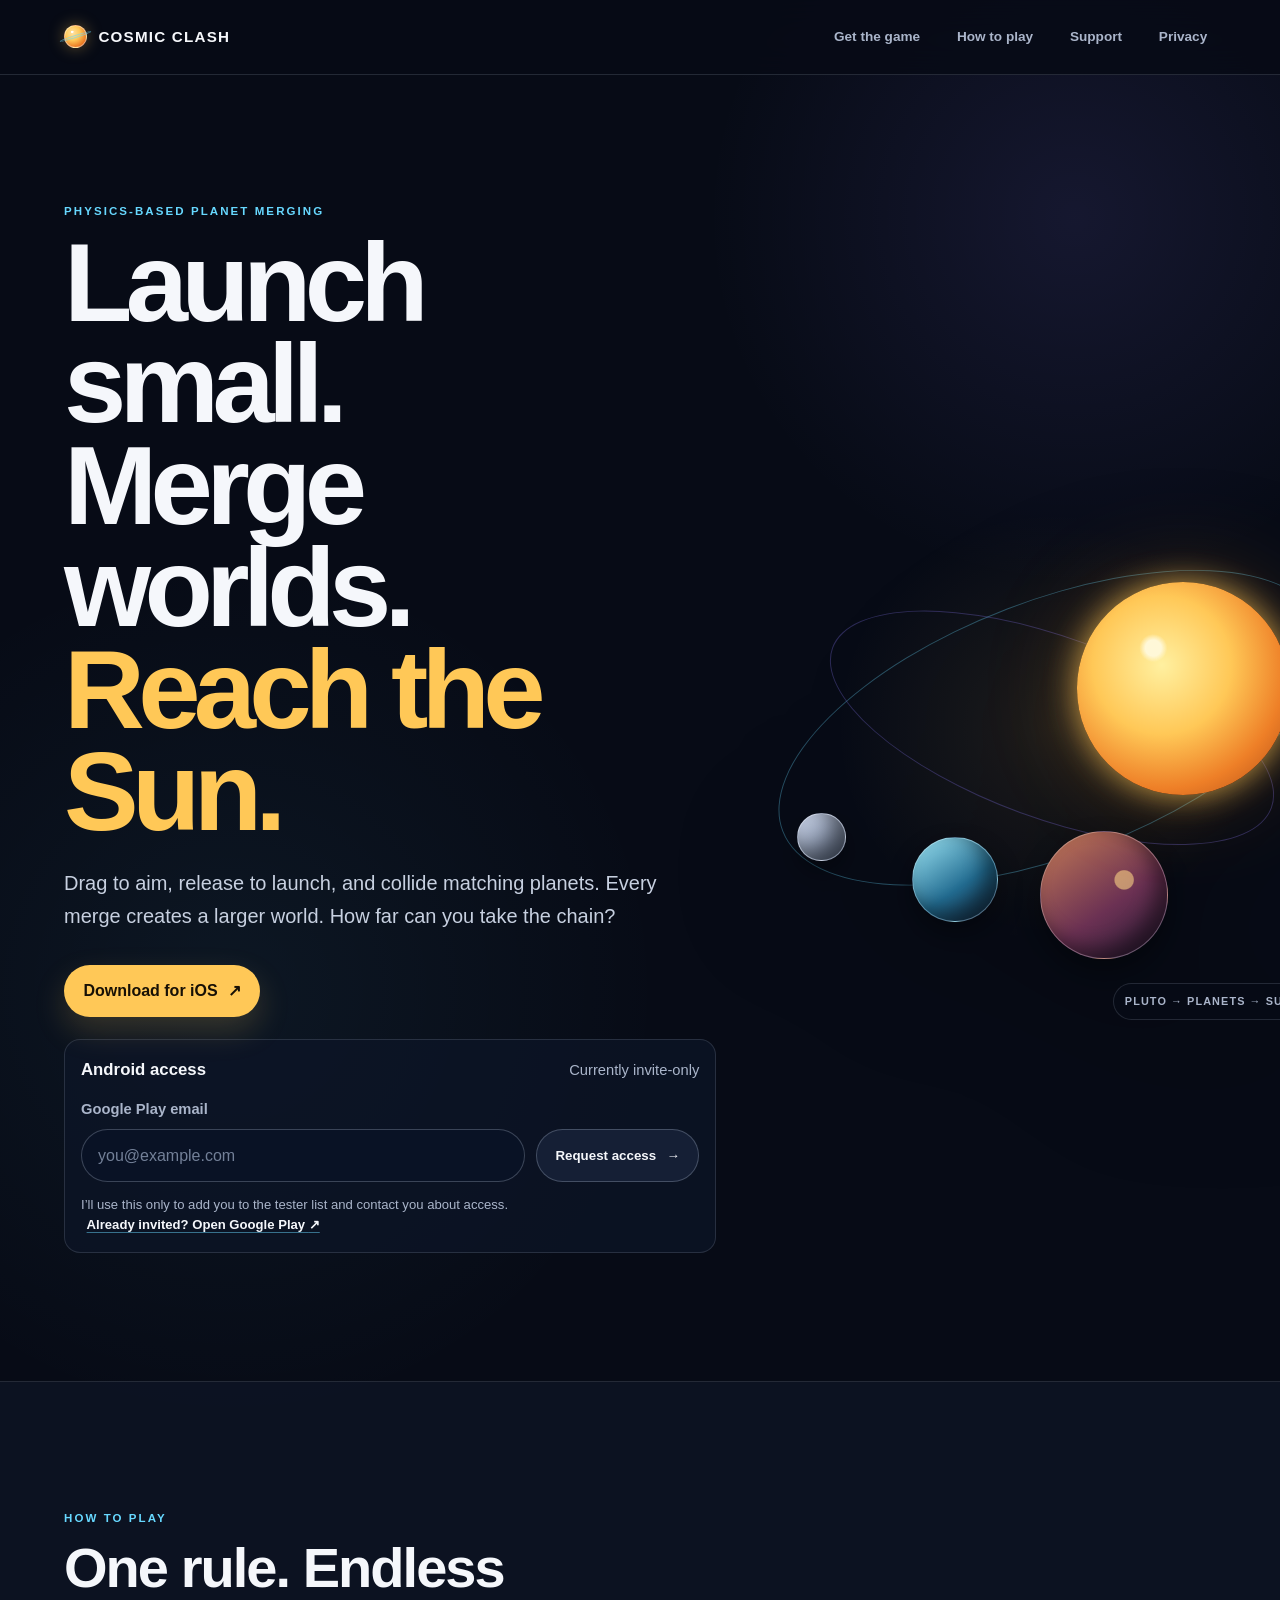
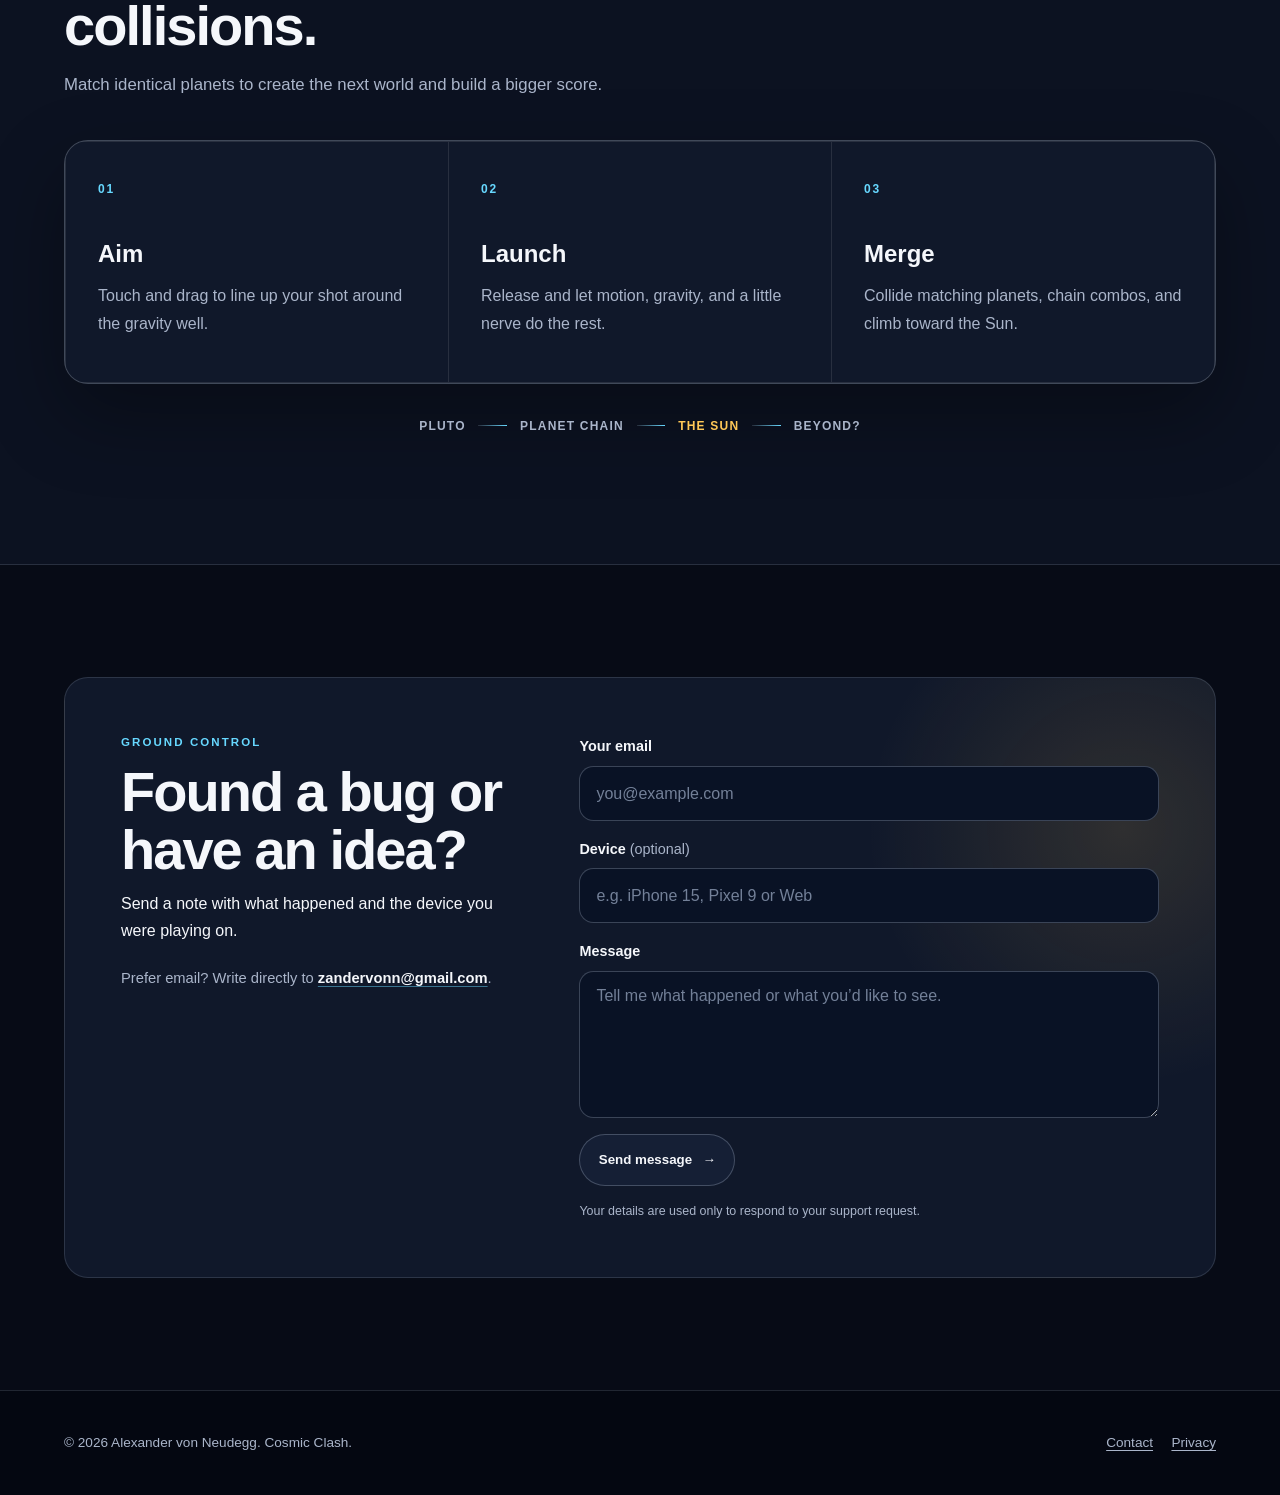
==== commit cccb535d: "Add website support message form" ====
--- a/index.html
+++ b/index.html
@@ -57,7 +57,7 @@
                         <input type="hidden" name="_template" value="table">
                         <input type="hidden" name="_next" value="https://zandervonn.github.io/android-access-received.html">
                         <input type="hidden" name="Request" value="Cosmic Clash Android tester access">
-                        <input class="form-honeypot" type="text" name="_honey" tabindex="-1" autocomplete="off" aria-hidden="true">
+                        <input class="form-honeypot" type="text" name="_honey" tabindex="-1" autocomplete="off" aria-hidden="true" hidden>
                         <div class="android-access-heading">
                             <strong>Android access</strong>
                             <span>Currently invite-only</span>
@@ -129,12 +129,39 @@
 
         <section class="support-section" id="support" aria-labelledby="support-title">
             <div class="shell support-panel">
-                <div>
+                <div class="support-copy">
                     <p class="eyebrow">Ground control</p>
                     <h2 id="support-title">Found a bug or have an idea?</h2>
                     <p>Send a note with what happened and the device you were playing on.</p>
+                    <p class="support-direct-email">
+                        Prefer email? Write directly to
+                        <a href="mailto:zandervonn@gmail.com">zandervonn@gmail.com</a>.
+                    </p>
                 </div>
-                <a class="button button-secondary" href="mailto:zandervonn@gmail.com">Email support</a>
+                <form class="support-form" action="https://formsubmit.co/zandervonn@gmail.com" method="POST">
+                    <input type="hidden" name="_subject" value="New Cosmic Clash support message">
+                    <input type="hidden" name="_template" value="table">
+                    <input type="hidden" name="_next" value="https://zandervonn.github.io/support-message-received.html">
+                    <input type="hidden" name="Request" value="Cosmic Clash support">
+                    <input class="form-honeypot" type="text" name="_honey" tabindex="-1" autocomplete="off" aria-hidden="true" hidden>
+                    <div class="support-field">
+                        <label for="support-email">Your email</label>
+                        <input id="support-email" type="email" name="email" placeholder="you@example.com" autocomplete="email" inputmode="email" required>
+                    </div>
+                    <div class="support-field">
+                        <label for="support-device">Device <span>(optional)</span></label>
+                        <input id="support-device" type="text" name="Device" placeholder="e.g. iPhone 15, Pixel 9 or Web">
+                    </div>
+                    <div class="support-field support-field-message">
+                        <label for="support-message">Message</label>
+                        <textarea id="support-message" name="Message" rows="5" placeholder="Tell me what happened or what you’d like to see." required></textarea>
+                    </div>
+                    <button class="button button-secondary" type="submit">
+                        Send message
+                        <span aria-hidden="true">→</span>
+                    </button>
+                    <p class="support-form-note">Your details are used only to respond to your support request.</p>
+                </form>
             </div>
         </section>
     </main>
--- a/styles.css
+++ b/styles.css
@@ -652,11 +652,8 @@
 }
 
 .support-panel {
-    display: flex;
-    flex-direction: column;
-    align-items: flex-start;
-    justify-content: space-between;
-    gap: 2rem;
+    display: grid;
+    gap: clamp(2rem, 6vw, 4.5rem);
     padding: clamp(1.5rem, 5vw, 3.5rem);
     overflow: hidden;
     border: 1px solid var(--line);
@@ -673,6 +670,90 @@
 .support-panel p:last-child {
     margin-bottom: 0;
     color: var(--muted);
+}
+
+.support-copy {
+    align-self: start;
+}
+
+.support-direct-email {
+    margin-top: 1.35rem;
+    font-size: 0.92rem;
+}
+
+.support-direct-email a {
+    color: var(--ink);
+    font-weight: 750;
+    text-decoration-color: rgba(103, 216, 255, 0.48);
+}
+
+.support-direct-email a:hover {
+    color: var(--orbit);
+}
+
+.support-form {
+    display: grid;
+    gap: 1rem;
+    width: 100%;
+}
+
+.support-field {
+    display: grid;
+    gap: 0.45rem;
+}
+
+.support-field label {
+    color: var(--ink);
+    font-size: 0.9rem;
+    font-weight: 750;
+}
+
+.support-field label span {
+    color: var(--muted);
+    font-weight: 500;
+}
+
+.support-field input,
+.support-field textarea {
+    width: 100%;
+    padding: 0.8rem 1rem;
+    border: 1px solid var(--line-strong);
+    border-radius: 0.9rem;
+    outline: none;
+    color: var(--ink);
+    background: #091225;
+    font: inherit;
+    transition: border-color 160ms ease, box-shadow 160ms ease;
+}
+
+.support-field input {
+    min-height: 3.15rem;
+}
+
+.support-field textarea {
+    min-height: 8rem;
+    resize: vertical;
+    line-height: 1.5;
+}
+
+.support-field input::placeholder,
+.support-field textarea::placeholder {
+    color: #738098;
+}
+
+.support-field input:focus,
+.support-field textarea:focus {
+    border-color: var(--orbit);
+    box-shadow: 0 0 0 3px rgba(103, 216, 255, 0.15);
+}
+
+.support-form .button {
+    justify-self: start;
+}
+
+.support-form-note {
+    font-size: 0.78rem;
+    line-height: 1.5;
 }
 
 .site-footer {
@@ -965,6 +1046,11 @@
         margin-right: -8rem;
     }
 
+    .support-panel {
+        grid-template-columns: minmax(0, 0.8fr) minmax(22rem, 1.2fr);
+        align-items: start;
+    }
+
     .policy-layout {
         grid-template-columns: 13.5rem minmax(0, 1fr);
         align-items: start;
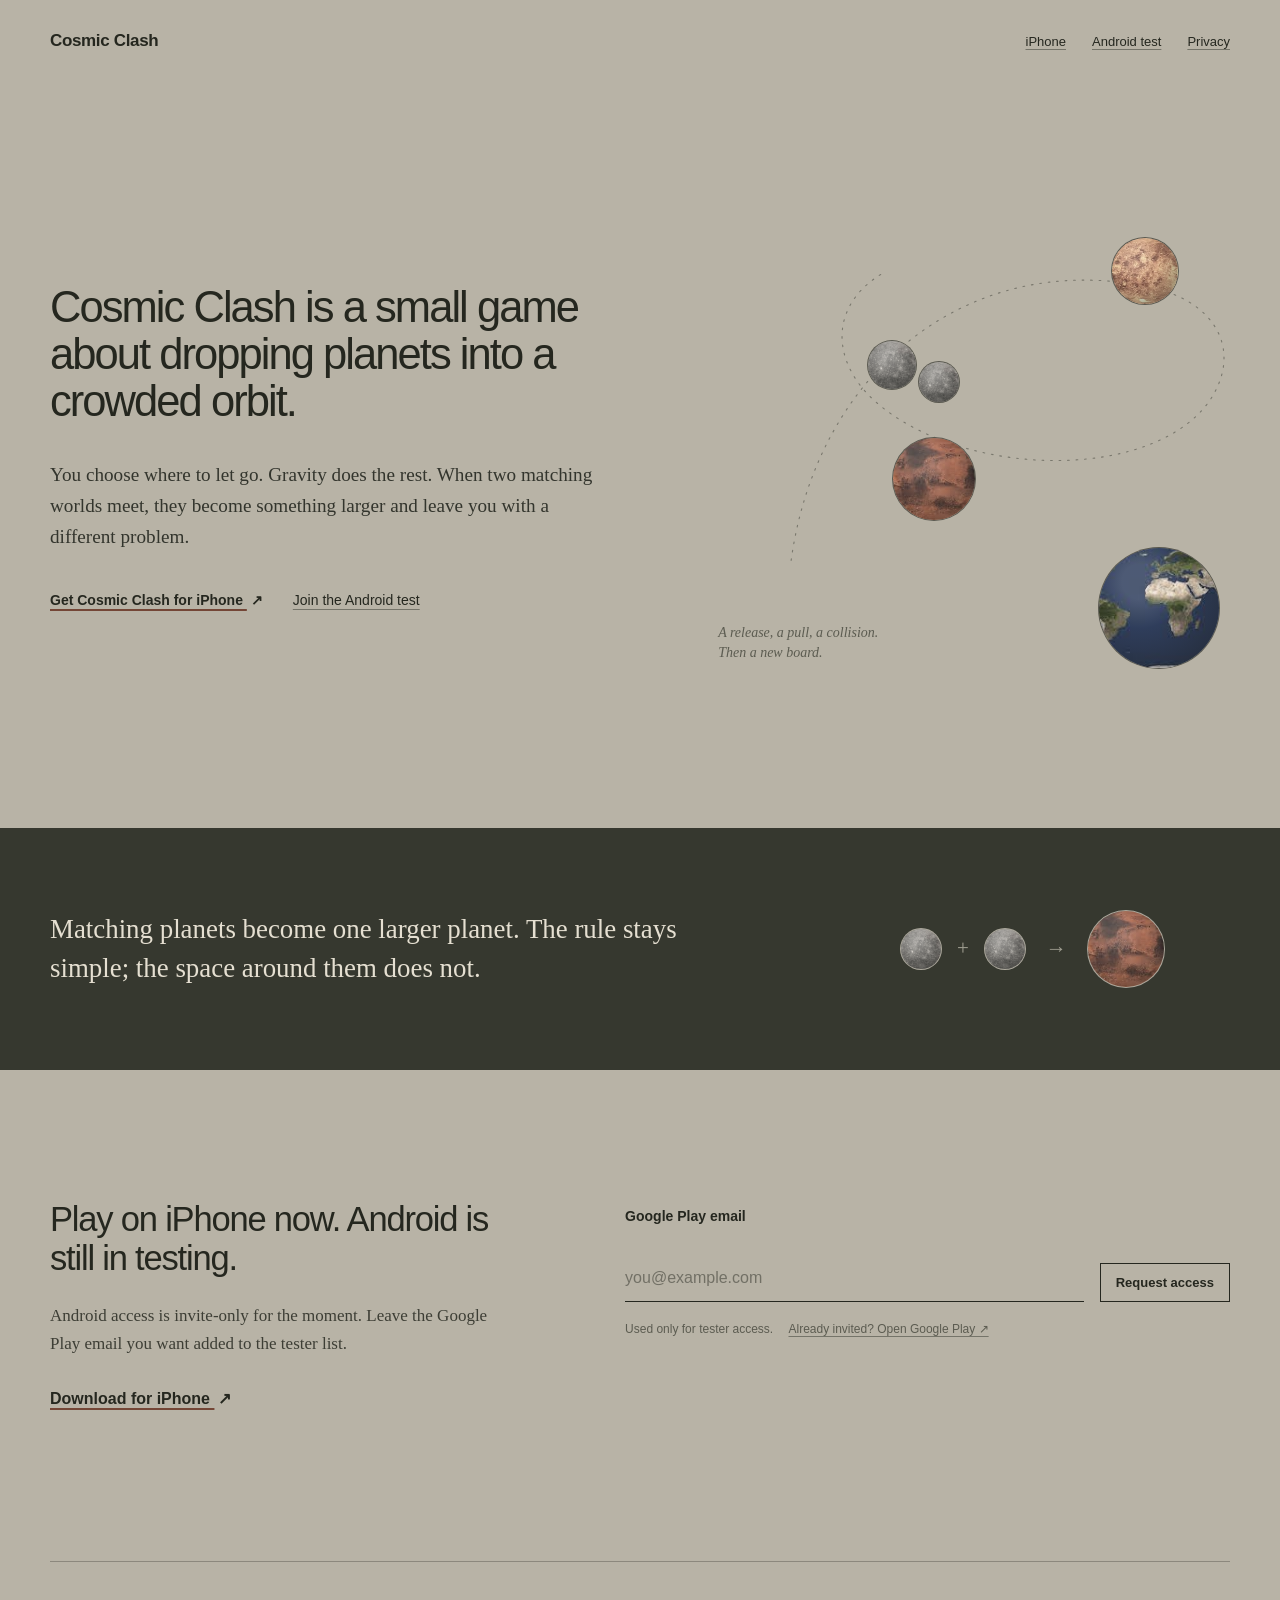
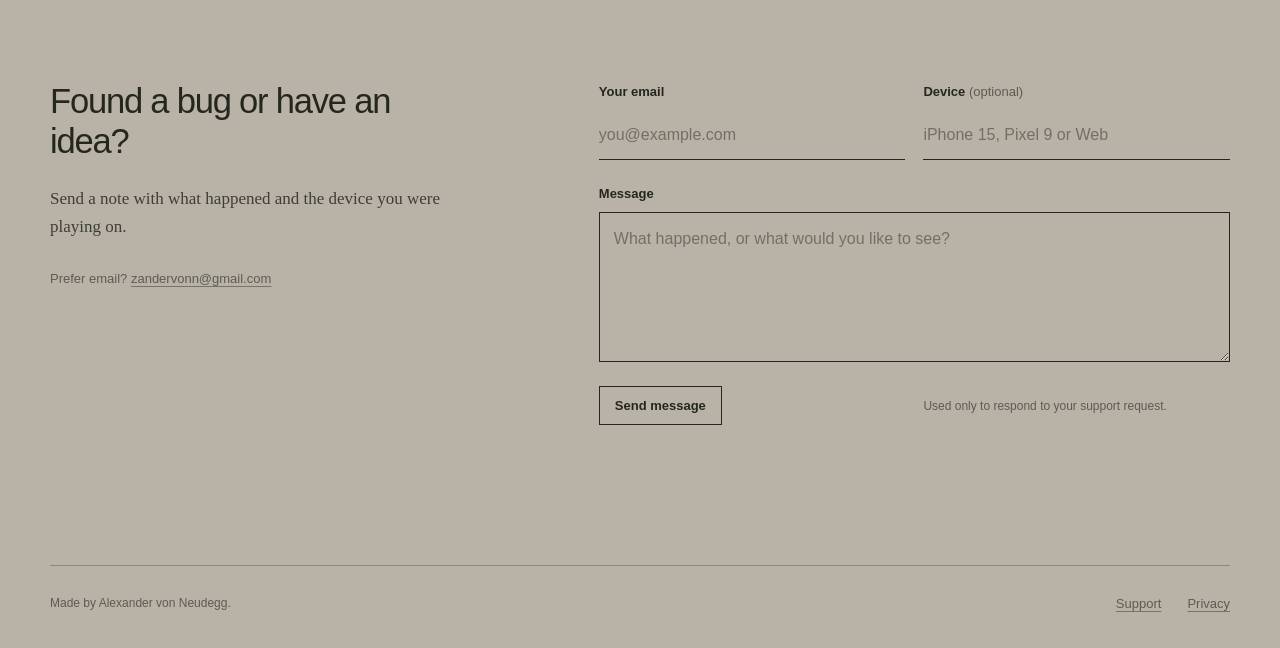
==== commit 559ed628: "Redesign Cosmic Clash website and add design playbook" ====
--- a/index.html
+++ b/index.html
@@ -3,177 +3,168 @@
 <head>
     <meta charset="UTF-8">
     <meta name="viewport" content="width=device-width, initial-scale=1.0">
-    <meta name="theme-color" content="#070b16">
-    <meta name="description" content="Cosmic Clash is a physics-based planet-merging game. Aim, launch, merge matching worlds, and build your way to the Sun.">
+    <meta name="theme-color" content="#b8b3a6">
+    <meta name="description" content="Cosmic Clash is a small physics game about dropping planets into orbit, matching worlds, and making room. Available on iPhone, with Android testing by request.">
     <link rel="canonical" href="https://zandervonn.github.io/">
 
     <meta property="og:type" content="website">
-    <meta property="og:title" content="Cosmic Clash">
-    <meta property="og:description" content="Merge planets. Reach the Sun.">
+    <meta property="og:title" content="Cosmic Clash — a small game about gravity">
+    <meta property="og:description" content="Drop planets into a crowded orbit. Matching worlds merge; every collision leaves you with a different problem.">
     <meta property="og:url" content="https://zandervonn.github.io/">
     <meta property="og:image" content="https://zandervonn.github.io/og.png">
-    <meta property="og:image:alt" content="A chain of planets merging toward a radiant Sun in Cosmic Clash.">
+    <meta property="og:image:alt" content="Planets gathering around a sun in Cosmic Clash.">
     <meta name="twitter:card" content="summary_large_image">
 
-    <title>Cosmic Clash — Merge planets. Reach the Sun.</title>
-    <link rel="stylesheet" href="/styles.css">
+    <title>Cosmic Clash — a small game about gravity</title>
+    <link rel="stylesheet" href="/home.css">
 </head>
 <body>
     <a class="skip-link" href="#main">Skip to content</a>
 
     <header class="site-header">
-        <div class="shell header-inner">
-            <a class="brand" href="/" aria-label="Cosmic Clash home">
-                <span class="brand-orb" aria-hidden="true"></span>
-                <span>Cosmic Clash</span>
-            </a>
-            <nav class="primary-nav" aria-label="Primary navigation">
-                <a href="#get-the-game">Get the game</a>
-                <a href="#how-to-play">How to play</a>
-                <a href="#support">Support</a>
-                <a href="/privacy-policy">Privacy</a>
-            </nav>
-        </div>
+        <a class="wordmark" href="/" aria-label="Cosmic Clash home">Cosmic Clash</a>
+        <nav aria-label="Primary navigation">
+            <a href="https://apps.apple.com/pt/app/the-cosmic-clash/id6484504761">iPhone</a>
+            <a href="#android">Android test</a>
+            <a href="/privacy-policy.html">Privacy</a>
+        </nav>
     </header>
 
     <main id="main">
-        <section class="hero" id="get-the-game" aria-labelledby="hero-title">
-            <div class="shell hero-grid">
-                <div class="hero-copy">
-                    <p class="eyebrow">Physics-based planet merging</p>
-                    <h1 id="hero-title">Launch small.<br>Merge worlds.<br><span>Reach the Sun.</span></h1>
-                    <p class="lede">
-                        Drag to aim, release to launch, and collide matching planets.
-                        Every merge creates a larger world. How far can you take the chain?
-                    </p>
-                    <div class="hero-actions">
-                        <a class="button button-primary" href="https://apps.apple.com/pt/app/the-cosmic-clash/id6484504761">
-                            Download for iOS
-                            <span aria-hidden="true">↗</span>
-                        </a>
-                    </div>
-                    <form class="android-access-form" action="https://formsubmit.co/zandervonn@gmail.com" method="POST">
-                        <input type="hidden" name="_subject" value="New Cosmic Clash Android access request">
-                        <input type="hidden" name="_template" value="table">
-                        <input type="hidden" name="_next" value="https://zandervonn.github.io/android-access-received.html">
-                        <input type="hidden" name="Request" value="Cosmic Clash Android tester access">
-                        <input class="form-honeypot" type="text" name="_honey" tabindex="-1" autocomplete="off" aria-hidden="true" hidden>
-                        <div class="android-access-heading">
-                            <strong>Android access</strong>
-                            <span>Currently invite-only</span>
-                        </div>
-                        <label for="android-google-email">Google Play email</label>
-                        <div class="android-access-controls">
-                            <input id="android-google-email" type="email" name="email" placeholder="you@example.com" autocomplete="email" inputmode="email" required>
-                            <button class="button button-secondary" type="submit">
-                                Request access
-                                <span aria-hidden="true">→</span>
-                            </button>
-                        </div>
-                        <p class="android-access-note">
-                            I’ll use this only to add you to the tester list and contact you about access.
-                            <a href="https://play.google.com/store/apps/details?id=com.AIvonn.TheCosmicClash">Already invited? Open Google Play <span aria-hidden="true">↗</span></a>
-                        </p>
-                    </form>
+        <section class="introduction" aria-labelledby="introduction-title">
+            <div class="introduction-copy">
+                <h1 id="introduction-title">Cosmic Clash is a small game about dropping planets into a crowded orbit.</h1>
+                <p class="introduction-text">
+                    You choose where to let go. Gravity does the rest. When two matching
+                    worlds meet, they become something larger and leave you with a
+                    different problem.
+                </p>
+                <div class="introduction-links">
+                    <a class="primary-link" href="https://apps.apple.com/pt/app/the-cosmic-clash/id6484504761">
+                        Get Cosmic Clash for iPhone <span aria-hidden="true">↗</span>
+                    </a>
+                    <a href="#android">Join the Android test</a>
                 </div>
+            </div>
 
-                <div class="orbit-stage" aria-hidden="true">
-                    <span class="orbit orbit-one"></span>
-                    <span class="orbit orbit-two"></span>
-                    <span class="planet planet-small"></span>
-                    <span class="planet planet-mid"></span>
-                    <span class="planet planet-large"></span>
-                    <span class="sun"></span>
-                    <span class="orbit-caption">Pluto → planets → Sun → ?</span>
-                </div>
+            <figure class="gravity-study">
+                <svg class="orbit-line" viewBox="0 0 620 560" preserveAspectRatio="xMidYMid meet" aria-hidden="true">
+                    <path d="M86 426C116 206 292 60 506 104C584 120 615 176 582 232C523 330 306 332 196 248C130 198 129 126 194 88"></path>
+                </svg>
+
+                <span class="planet planet-moon-one" aria-hidden="true">
+                    <img src="/assets/materials/moon.jpg" alt="" width="318" height="159">
+                </span>
+                <span class="planet planet-moon-two" aria-hidden="true">
+                    <img src="/assets/materials/moon.jpg" alt="" width="318" height="159">
+                </span>
+                <span class="planet planet-mars" aria-hidden="true">
+                    <img src="/assets/materials/mars.jpg" alt="" width="318" height="159">
+                </span>
+                <span class="planet planet-venus" aria-hidden="true">
+                    <img src="/assets/materials/venus.jpg" alt="" width="318" height="159">
+                </span>
+                <span class="planet planet-earth" aria-hidden="true">
+                    <img src="/assets/materials/earth.jpg" alt="" width="318" height="159">
+                </span>
+
+                <figcaption>A release, a pull, a collision. Then a new board.</figcaption>
+            </figure>
+        </section>
+
+        <section class="rule" aria-label="How Cosmic Clash works">
+            <p class="rule-copy">
+                Matching planets become one larger planet. The rule stays simple;
+                the space around them does not.
+            </p>
+
+            <div class="merge-mark" aria-hidden="true">
+                <span class="merge-planet merge-planet-small">
+                    <img src="/assets/materials/moon.jpg" alt="" width="318" height="159">
+                </span>
+                <span class="merge-sign">+</span>
+                <span class="merge-planet merge-planet-small">
+                    <img src="/assets/materials/moon.jpg" alt="" width="318" height="159">
+                </span>
+                <span class="merge-sign merge-arrow">→</span>
+                <span class="merge-planet merge-planet-large">
+                    <img src="/assets/materials/mars.jpg" alt="" width="318" height="159">
+                </span>
             </div>
         </section>
 
-        <section class="section how-section" id="how-to-play" aria-labelledby="how-title">
-            <div class="shell">
-                <div class="section-heading">
-                    <p class="eyebrow">How to play</p>
-                    <h2 id="how-title">One rule. Endless collisions.</h2>
-                    <p>Match identical planets to create the next world and build a bigger score.</p>
+        <section class="play" id="android" aria-labelledby="play-title">
+            <div class="play-copy">
+                <h2 id="play-title">Play on iPhone now. Android is still in testing.</h2>
+                <p>
+                    Android access is invite-only for the moment. Leave the Google Play
+                    email you want added to the tester list.
+                </p>
+                <a class="primary-link" href="https://apps.apple.com/pt/app/the-cosmic-clash/id6484504761">
+                    Download for iPhone <span aria-hidden="true">↗</span>
+                </a>
+            </div>
+
+            <form class="android-form" action="https://formsubmit.co/zandervonn@gmail.com" method="POST">
+                <input type="hidden" name="_subject" value="New Cosmic Clash Android access request">
+                <input type="hidden" name="_template" value="table">
+                <input type="hidden" name="_next" value="https://zandervonn.github.io/android-access-received.html">
+                <input type="hidden" name="Request" value="Cosmic Clash Android tester access">
+                <input class="honeypot" type="text" name="_honey" tabindex="-1" autocomplete="off" aria-hidden="true" hidden>
+
+                <label for="android-google-email">Google Play email</label>
+                <div class="form-row">
+                    <input id="android-google-email" type="email" name="email" autocomplete="email" inputmode="email" placeholder="you@example.com" required>
+                    <button type="submit">Request access</button>
                 </div>
-
-                <ol class="steps">
-                    <li>
-                        <span class="step-marker" aria-hidden="true">01</span>
-                        <strong>Aim</strong>
-                        <p>Touch and drag to line up your shot around the gravity well.</p>
-                    </li>
-                    <li>
-                        <span class="step-marker" aria-hidden="true">02</span>
-                        <strong>Launch</strong>
-                        <p>Release and let motion, gravity, and a little nerve do the rest.</p>
-                    </li>
-                    <li>
-                        <span class="step-marker" aria-hidden="true">03</span>
-                        <strong>Merge</strong>
-                        <p>Collide matching planets, chain combos, and climb toward the Sun.</p>
-                    </li>
-                </ol>
-
-                <div class="merge-path" role="img" aria-label="The Cosmic Clash merge path: Pluto, planet chain, the Sun, and beyond.">
-                    <span>Pluto</span>
-                    <i aria-hidden="true"></i>
-                    <span>Planet chain</span>
-                    <i aria-hidden="true"></i>
-                    <span class="merge-path-sun">The Sun</span>
-                    <i aria-hidden="true"></i>
-                    <span>Beyond?</span>
-                </div>
-            </div>
+                <p class="form-note">
+                    Used only for tester access.
+                    <a href="https://play.google.com/store/apps/details?id=com.AIvonn.TheCosmicClash">Already invited? Open Google Play ↗</a>
+                </p>
+            </form>
         </section>
 
-        <section class="support-section" id="support" aria-labelledby="support-title">
-            <div class="shell support-panel">
-                <div class="support-copy">
-                    <p class="eyebrow">Ground control</p>
-                    <h2 id="support-title">Found a bug or have an idea?</h2>
-                    <p>Send a note with what happened and the device you were playing on.</p>
-                    <p class="support-direct-email">
-                        Prefer email? Write directly to
-                        <a href="mailto:zandervonn@gmail.com">zandervonn@gmail.com</a>.
-                    </p>
+        <section class="support" id="support" aria-labelledby="support-title">
+            <div class="support-copy">
+                <h2 id="support-title">Found a bug or have an idea?</h2>
+                <p>Send a note with what happened and the device you were playing on.</p>
+                <p class="support-direct">
+                    Prefer email?
+                    <a href="mailto:zandervonn@gmail.com">zandervonn@gmail.com</a>
+                </p>
+            </div>
+
+            <form class="support-form" action="https://formsubmit.co/zandervonn@gmail.com" method="POST">
+                <input type="hidden" name="_subject" value="New Cosmic Clash support message">
+                <input type="hidden" name="_template" value="table">
+                <input type="hidden" name="_next" value="https://zandervonn.github.io/support-message-received.html">
+                <input type="hidden" name="Request" value="Cosmic Clash support">
+                <input class="honeypot" type="text" name="_honey" tabindex="-1" autocomplete="off" aria-hidden="true" hidden>
+
+                <div class="support-field">
+                    <label for="support-email">Your email</label>
+                    <input id="support-email" type="email" name="email" placeholder="you@example.com" autocomplete="email" inputmode="email" required>
                 </div>
-                <form class="support-form" action="https://formsubmit.co/zandervonn@gmail.com" method="POST">
-                    <input type="hidden" name="_subject" value="New Cosmic Clash support message">
-                    <input type="hidden" name="_template" value="table">
-                    <input type="hidden" name="_next" value="https://zandervonn.github.io/support-message-received.html">
-                    <input type="hidden" name="Request" value="Cosmic Clash support">
-                    <input class="form-honeypot" type="text" name="_honey" tabindex="-1" autocomplete="off" aria-hidden="true" hidden>
-                    <div class="support-field">
-                        <label for="support-email">Your email</label>
-                        <input id="support-email" type="email" name="email" placeholder="you@example.com" autocomplete="email" inputmode="email" required>
-                    </div>
-                    <div class="support-field">
-                        <label for="support-device">Device <span>(optional)</span></label>
-                        <input id="support-device" type="text" name="Device" placeholder="e.g. iPhone 15, Pixel 9 or Web">
-                    </div>
-                    <div class="support-field support-field-message">
-                        <label for="support-message">Message</label>
-                        <textarea id="support-message" name="Message" rows="5" placeholder="Tell me what happened or what you’d like to see." required></textarea>
-                    </div>
-                    <button class="button button-secondary" type="submit">
-                        Send message
-                        <span aria-hidden="true">→</span>
-                    </button>
-                    <p class="support-form-note">Your details are used only to respond to your support request.</p>
-                </form>
-            </div>
+                <div class="support-field">
+                    <label for="support-device">Device <span>(optional)</span></label>
+                    <input id="support-device" type="text" name="Device" placeholder="iPhone 15, Pixel 9 or Web">
+                </div>
+                <div class="support-field support-message">
+                    <label for="support-message">Message</label>
+                    <textarea id="support-message" name="Message" rows="5" placeholder="What happened, or what would you like to see?" required></textarea>
+                </div>
+                <button type="submit">Send message</button>
+                <p class="support-note">Used only to respond to your support request.</p>
+            </form>
         </section>
     </main>
 
     <footer class="site-footer">
-        <div class="shell footer-inner">
-            <p>© 2026 Alexander von Neudegg. Cosmic Clash.</p>
-            <div class="footer-links">
-                <a href="mailto:zandervonn@gmail.com">Contact</a>
-                <a href="/privacy-policy">Privacy</a>
-            </div>
-        </div>
+        <p>Made by Alexander von Neudegg.</p>
+        <nav aria-label="Footer navigation">
+            <a href="#support">Support</a>
+            <a href="/privacy-policy.html">Privacy</a>
+        </nav>
     </footer>
 </body>
 </html>
--- a/home.css
+++ b/home.css
@@ -0,0 +1,773 @@
+:root {
+    --stone: #b8b3a6;
+    --stone-light: #d5cebc;
+    --ink: #25271f;
+    --moss: #59604d;
+    --soil: #36382f;
+    --chalk: #e5dfd1;
+    --rust: #744636;
+    --faded-ink: #5c5c51;
+    --line: rgba(37, 39, 31, 0.3);
+}
+
+* {
+    box-sizing: border-box;
+}
+
+html {
+    color-scheme: light;
+    scroll-behavior: smooth;
+}
+
+body {
+    margin: 0;
+    background: var(--stone);
+    color: var(--ink);
+    font-family: Arial, Helvetica, sans-serif;
+    font-size: 16px;
+    line-height: 1.5;
+    text-rendering: optimizeLegibility;
+}
+
+a {
+    color: inherit;
+    text-decoration-color: rgba(37, 39, 31, 0.45);
+    text-decoration-thickness: 1px;
+    text-underline-offset: 0.26em;
+}
+
+a:hover {
+    text-decoration-color: currentColor;
+}
+
+a:focus-visible,
+button:focus-visible,
+input:focus-visible,
+summary:focus-visible {
+    outline: 2px solid var(--rust);
+    outline-offset: 4px;
+}
+
+img,
+svg {
+    display: block;
+}
+
+.skip-link {
+    position: fixed;
+    top: 12px;
+    left: 12px;
+    z-index: 20;
+    padding: 8px 10px;
+    background: var(--ink);
+    color: var(--chalk);
+    transform: translateY(-160%);
+}
+
+.skip-link:focus {
+    transform: translateY(0);
+}
+
+.site-header,
+.introduction,
+.play,
+.support,
+.site-footer {
+    width: min(1180px, calc(100% - 64px));
+    margin-inline: auto;
+}
+
+.site-header {
+    display: flex;
+    align-items: baseline;
+    justify-content: space-between;
+    gap: 32px;
+    padding-block: 28px;
+}
+
+.wordmark {
+    font-size: 17px;
+    font-weight: 700;
+    letter-spacing: -0.02em;
+    text-decoration: none;
+}
+
+.site-header nav,
+.site-footer nav {
+    display: flex;
+    flex-wrap: wrap;
+    gap: 12px 26px;
+    font-size: 13px;
+}
+
+.introduction {
+    display: grid;
+    grid-template-columns: minmax(0, 1.05fr) minmax(380px, 0.95fr);
+    align-items: center;
+    gap: clamp(48px, 8vw, 130px);
+    min-height: 720px;
+    padding-block: 96px 110px;
+}
+
+.introduction-copy {
+    max-width: 610px;
+}
+
+h1,
+h2,
+p {
+    margin-top: 0;
+}
+
+h1 {
+    max-width: 600px;
+    margin-bottom: 34px;
+    font-size: clamp(2.35rem, 3.4vw, 3rem);
+    font-weight: 500;
+    letter-spacing: -0.045em;
+    line-height: 1.08;
+}
+
+.introduction-text {
+    max-width: 570px;
+    margin-bottom: 38px;
+    color: #33352d;
+    font-family: Georgia, "Times New Roman", serif;
+    font-size: clamp(1.05rem, 1.5vw, 1.2rem);
+    line-height: 1.62;
+}
+
+.introduction-links {
+    display: flex;
+    flex-wrap: wrap;
+    align-items: baseline;
+    gap: 16px 30px;
+    font-size: 14px;
+}
+
+.primary-link {
+    font-weight: 700;
+    text-decoration-color: var(--rust);
+    text-decoration-thickness: 2px;
+}
+
+.primary-link span {
+    display: inline-block;
+    margin-left: 4px;
+}
+
+.gravity-study {
+    position: relative;
+    min-height: 540px;
+    margin: 0;
+    isolation: isolate;
+}
+
+.orbit-line {
+    position: absolute;
+    inset: 2% -3% 6% 0;
+    z-index: -1;
+    width: 103%;
+    height: 92%;
+    overflow: visible;
+}
+
+.orbit-line path {
+    fill: none;
+    stroke: rgba(37, 39, 31, 0.42);
+    stroke-width: 1.3;
+    stroke-linecap: round;
+    stroke-dasharray: 2 8;
+}
+
+.planet,
+.merge-planet {
+    position: absolute;
+    overflow: hidden;
+    border: 1px solid rgba(37, 39, 31, 0.48);
+    border-radius: 50%;
+    background: #8b887e;
+}
+
+.planet img,
+.merge-planet img {
+    position: absolute;
+    top: -12%;
+    left: -50%;
+    width: 200%;
+    max-width: none;
+    height: 124%;
+    object-fit: cover;
+    filter: saturate(0.65) sepia(0.12) contrast(0.95);
+}
+
+.planet::after,
+.merge-planet::after {
+    content: "";
+    position: absolute;
+    inset: 0;
+    border-radius: inherit;
+    background: radial-gradient(
+        circle at 34% 28%,
+        rgba(255, 255, 255, 0.14) 0 15%,
+        rgba(24, 24, 20, 0.04) 40%,
+        rgba(24, 24, 20, 0.55) 100%
+    );
+}
+
+.planet-moon-one {
+    top: 30%;
+    left: 29%;
+    width: 50px;
+    height: 50px;
+}
+
+.planet-moon-two {
+    top: 34%;
+    left: 39%;
+    width: 42px;
+    height: 42px;
+}
+
+.planet-mars {
+    top: 48%;
+    left: 34%;
+    width: 84px;
+    height: 84px;
+}
+
+.planet-venus {
+    top: 11%;
+    right: 10%;
+    width: 68px;
+    height: 68px;
+}
+
+.planet-earth {
+    right: 2%;
+    bottom: 9%;
+    width: 122px;
+    height: 122px;
+}
+
+.gravity-study figcaption {
+    position: absolute;
+    bottom: 10%;
+    left: 0;
+    width: 180px;
+    color: var(--faded-ink);
+    font-family: Georgia, "Times New Roman", serif;
+    font-size: 14px;
+    font-style: italic;
+    line-height: 1.45;
+}
+
+.rule {
+    display: grid;
+    grid-template-columns: minmax(0, 1fr) auto;
+    align-items: center;
+    gap: 72px;
+    padding: 82px max(32px, calc((100vw - 1180px) / 2));
+    background: var(--soil);
+    color: var(--chalk);
+}
+
+.rule-copy {
+    max-width: 680px;
+    margin: 0;
+    font-family: Georgia, "Times New Roman", serif;
+    font-size: clamp(1.35rem, 2.1vw, 1.85rem);
+    line-height: 1.45;
+}
+
+.merge-mark {
+    display: flex;
+    align-items: center;
+    gap: 15px;
+    min-width: 330px;
+}
+
+.merge-planet {
+    position: relative;
+    flex: 0 0 auto;
+    border-color: rgba(229, 223, 209, 0.35);
+}
+
+.merge-planet-small {
+    width: 42px;
+    height: 42px;
+}
+
+.merge-planet-large {
+    width: 78px;
+    height: 78px;
+}
+
+.merge-sign {
+    color: rgba(229, 223, 209, 0.6);
+    font-family: Georgia, "Times New Roman", serif;
+    font-size: 21px;
+}
+
+.merge-arrow {
+    margin-inline: 5px;
+}
+
+.play {
+    display: grid;
+    grid-template-columns: minmax(0, 0.85fr) minmax(430px, 1.15fr);
+    gap: clamp(60px, 10vw, 150px);
+    align-items: start;
+    padding-block: 130px 150px;
+}
+
+.play-copy h2 {
+    max-width: 470px;
+    margin-bottom: 24px;
+    font-size: clamp(1.8rem, 2.7vw, 2.35rem);
+    font-weight: 500;
+    letter-spacing: -0.035em;
+    line-height: 1.14;
+}
+
+.play-copy p {
+    max-width: 450px;
+    margin-bottom: 30px;
+    color: #3d3e35;
+    font-family: Georgia, "Times New Roman", serif;
+    font-size: 17px;
+    line-height: 1.62;
+}
+
+.android-form {
+    padding-top: 6px;
+}
+
+.android-form label {
+    display: block;
+    margin-bottom: 26px;
+    font-size: 14px;
+    font-weight: 700;
+}
+
+.form-row {
+    display: grid;
+    grid-template-columns: minmax(0, 1fr) auto;
+    align-items: end;
+    gap: 16px;
+}
+
+.android-form input[type="email"] {
+    min-width: 0;
+    width: 100%;
+    padding: 13px 0 11px;
+    border: 0;
+    border-bottom: 1px solid var(--ink);
+    border-radius: 0;
+    background: transparent;
+    color: var(--ink);
+    font: inherit;
+}
+
+.android-form input[type="email"]::placeholder {
+    color: rgba(37, 39, 31, 0.48);
+}
+
+.android-form button {
+    padding: 12px 15px;
+    border: 1px solid var(--ink);
+    border-radius: 0;
+    background: transparent;
+    color: var(--ink);
+    font: 700 13px/1 Arial, Helvetica, sans-serif;
+    cursor: pointer;
+}
+
+.android-form button:hover {
+    background: var(--ink);
+    color: var(--stone-light);
+}
+
+.form-note {
+    margin: 18px 0 0;
+    color: var(--faded-ink);
+    font-size: 12px;
+}
+
+.form-note a {
+    margin-left: 12px;
+}
+
+.support {
+    display: grid;
+    grid-template-columns: minmax(0, 0.8fr) minmax(480px, 1.2fr);
+    gap: clamp(60px, 10vw, 150px);
+    align-items: start;
+    padding-block: 120px 140px;
+    border-top: 1px solid var(--line);
+}
+
+.support-copy h2 {
+    max-width: 440px;
+    margin-bottom: 24px;
+    font-size: clamp(1.8rem, 2.7vw, 2.35rem);
+    font-weight: 500;
+    letter-spacing: -0.035em;
+    line-height: 1.14;
+}
+
+.support-copy p {
+    max-width: 430px;
+    color: #3d3e35;
+    font-family: Georgia, "Times New Roman", serif;
+    font-size: 17px;
+    line-height: 1.62;
+}
+
+.support-copy .support-direct {
+    margin-top: 28px;
+    color: var(--faded-ink);
+    font-family: Arial, Helvetica, sans-serif;
+    font-size: 13px;
+}
+
+.support-form {
+    display: grid;
+    grid-template-columns: 1fr 1fr;
+    gap: 24px 18px;
+}
+
+.support-field {
+    display: grid;
+    gap: 9px;
+}
+
+.support-field label {
+    font-size: 13px;
+    font-weight: 700;
+}
+
+.support-field label span {
+    color: var(--faded-ink);
+    font-weight: 400;
+}
+
+.support-field input,
+.support-field textarea {
+    width: 100%;
+    min-width: 0;
+    padding: 12px 0;
+    border: 0;
+    border-bottom: 1px solid var(--ink);
+    border-radius: 0;
+    background: transparent;
+    color: var(--ink);
+    font: inherit;
+}
+
+.support-field textarea {
+    min-height: 126px;
+    padding: 14px;
+    border: 1px solid var(--ink);
+    resize: vertical;
+    line-height: 1.5;
+}
+
+.support-field input::placeholder,
+.support-field textarea::placeholder {
+    color: rgba(37, 39, 31, 0.48);
+}
+
+.support-message {
+    grid-column: 1 / -1;
+}
+
+.support-form button {
+    justify-self: start;
+    padding: 12px 15px;
+    border: 1px solid var(--ink);
+    border-radius: 0;
+    background: transparent;
+    color: var(--ink);
+    font: 700 13px/1 Arial, Helvetica, sans-serif;
+    cursor: pointer;
+}
+
+.support-form button:hover {
+    background: var(--ink);
+    color: var(--stone-light);
+}
+
+.support-note {
+    align-self: center;
+    margin: 0;
+    color: var(--faded-ink);
+    font-size: 12px;
+}
+
+.honeypot {
+    position: absolute !important;
+    left: -10000px !important;
+    width: 1px !important;
+    height: 1px !important;
+    overflow: hidden !important;
+}
+
+.site-footer {
+    display: flex;
+    justify-content: space-between;
+    gap: 30px;
+    padding-block: 28px 34px;
+    border-top: 1px solid var(--line);
+    color: var(--faded-ink);
+    font-size: 12px;
+}
+
+.site-footer p {
+    margin: 0;
+}
+
+.confirmation {
+    width: min(760px, calc(100% - 64px));
+    min-height: calc(100vh - 85px);
+    margin-inline: auto;
+    padding-block: clamp(110px, 18vh, 190px);
+}
+
+.confirmation h1 {
+    margin-bottom: 28px;
+    font-size: clamp(2.4rem, 5vw, 4rem);
+    font-weight: 500;
+    letter-spacing: -0.05em;
+    line-height: 1;
+}
+
+.confirmation p {
+    max-width: 610px;
+    margin-bottom: 38px;
+    color: #33352d;
+    font-family: Georgia, "Times New Roman", serif;
+    font-size: 19px;
+    line-height: 1.65;
+}
+
+.confirmation-links {
+    display: flex;
+    flex-wrap: wrap;
+    gap: 16px 30px;
+    font-size: 14px;
+}
+
+@media (max-width: 900px) {
+    .introduction {
+        grid-template-columns: 1fr;
+        gap: 36px;
+        min-height: 0;
+        padding-block: 82px 88px;
+    }
+
+    .introduction-copy {
+        max-width: 680px;
+    }
+
+    .gravity-study {
+        width: min(100%, 570px);
+        min-height: 500px;
+        margin-left: auto;
+    }
+
+    .rule {
+        grid-template-columns: 1fr;
+        gap: 50px;
+    }
+
+    .merge-mark {
+        min-width: 0;
+    }
+
+    .play {
+        grid-template-columns: 1fr;
+        gap: 70px;
+    }
+
+    .support {
+        grid-template-columns: 1fr;
+        gap: 70px;
+    }
+}
+
+@media (max-width: 560px) {
+    html {
+        scroll-behavior: auto;
+    }
+
+    .site-header,
+    .introduction,
+    .play,
+    .support,
+    .site-footer {
+        width: min(100% - 40px, 1180px);
+    }
+
+    .site-header {
+        display: block;
+        padding-block: 22px;
+    }
+
+    .site-header nav {
+        margin-top: 18px;
+        gap: 9px 21px;
+    }
+
+    .introduction {
+        padding-block: 62px 72px;
+    }
+
+    h1 {
+        margin-bottom: 28px;
+        font-size: clamp(2.15rem, 10vw, 2.55rem);
+        line-height: 1.06;
+    }
+
+    .introduction-text {
+        margin-bottom: 32px;
+        font-size: 17px;
+    }
+
+    .introduction-links {
+        display: grid;
+        justify-items: start;
+        gap: 16px;
+    }
+
+    .gravity-study {
+        min-height: 400px;
+        margin-top: 14px;
+    }
+
+    .planet-moon-one {
+        width: 38px;
+        height: 38px;
+    }
+
+    .planet-moon-two {
+        width: 34px;
+        height: 34px;
+    }
+
+    .planet-mars {
+        width: 67px;
+        height: 67px;
+    }
+
+    .planet-venus {
+        width: 54px;
+        height: 54px;
+    }
+
+    .planet-earth {
+        width: 96px;
+        height: 96px;
+    }
+
+    .gravity-study figcaption {
+        bottom: 4%;
+        width: 150px;
+        font-size: 13px;
+    }
+
+    .rule {
+        gap: 42px;
+        padding: 62px 20px;
+    }
+
+    .rule-copy {
+        font-size: 21px;
+    }
+
+    .merge-mark {
+        gap: 10px;
+    }
+
+    .merge-planet-small {
+        width: 34px;
+        height: 34px;
+    }
+
+    .merge-planet-large {
+        width: 64px;
+        height: 64px;
+    }
+
+    .merge-sign {
+        font-size: 17px;
+    }
+
+    .play {
+        gap: 58px;
+        padding-block: 86px 100px;
+    }
+
+    .play-copy h2 {
+        font-size: 29px;
+    }
+
+    .form-row {
+        grid-template-columns: 1fr;
+        align-items: stretch;
+    }
+
+    .android-form button {
+        justify-self: start;
+        margin-top: 8px;
+    }
+
+    .form-note a {
+        display: block;
+        margin: 8px 0 0;
+    }
+
+    .support {
+        gap: 56px;
+        padding-block: 86px 100px;
+    }
+
+    .support-copy h2 {
+        font-size: 29px;
+    }
+
+    .support-form {
+        grid-template-columns: 1fr;
+    }
+
+    .support-message {
+        grid-column: auto;
+    }
+
+    .support-note {
+        margin-top: -6px;
+    }
+
+    .site-footer {
+        display: block;
+    }
+
+    .site-footer nav {
+        margin-top: 14px;
+    }
+
+    .confirmation {
+        width: min(100% - 40px, 760px);
+        padding-block: 90px;
+    }
+
+    .confirmation p {
+        font-size: 17px;
+    }
+}
+
+@media (prefers-reduced-motion: reduce) {
+    html {
+        scroll-behavior: auto;
+    }
+}
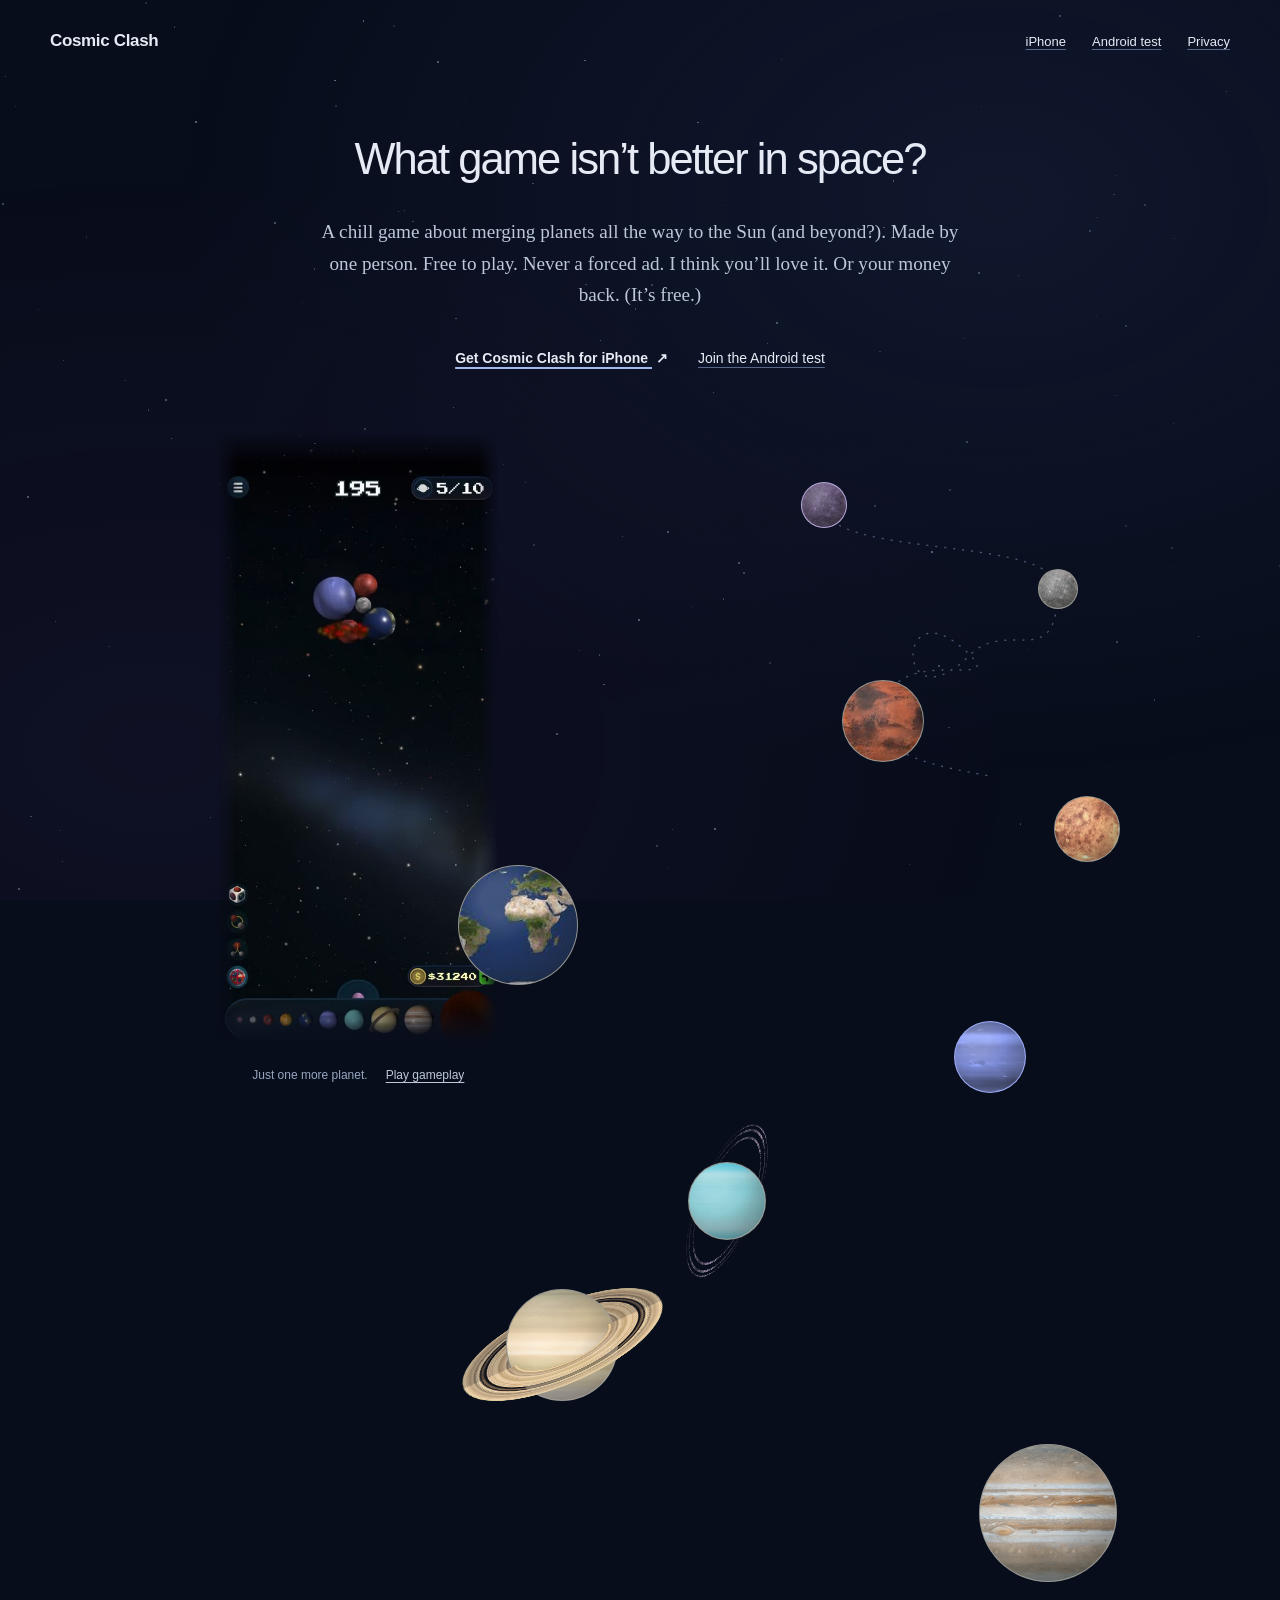
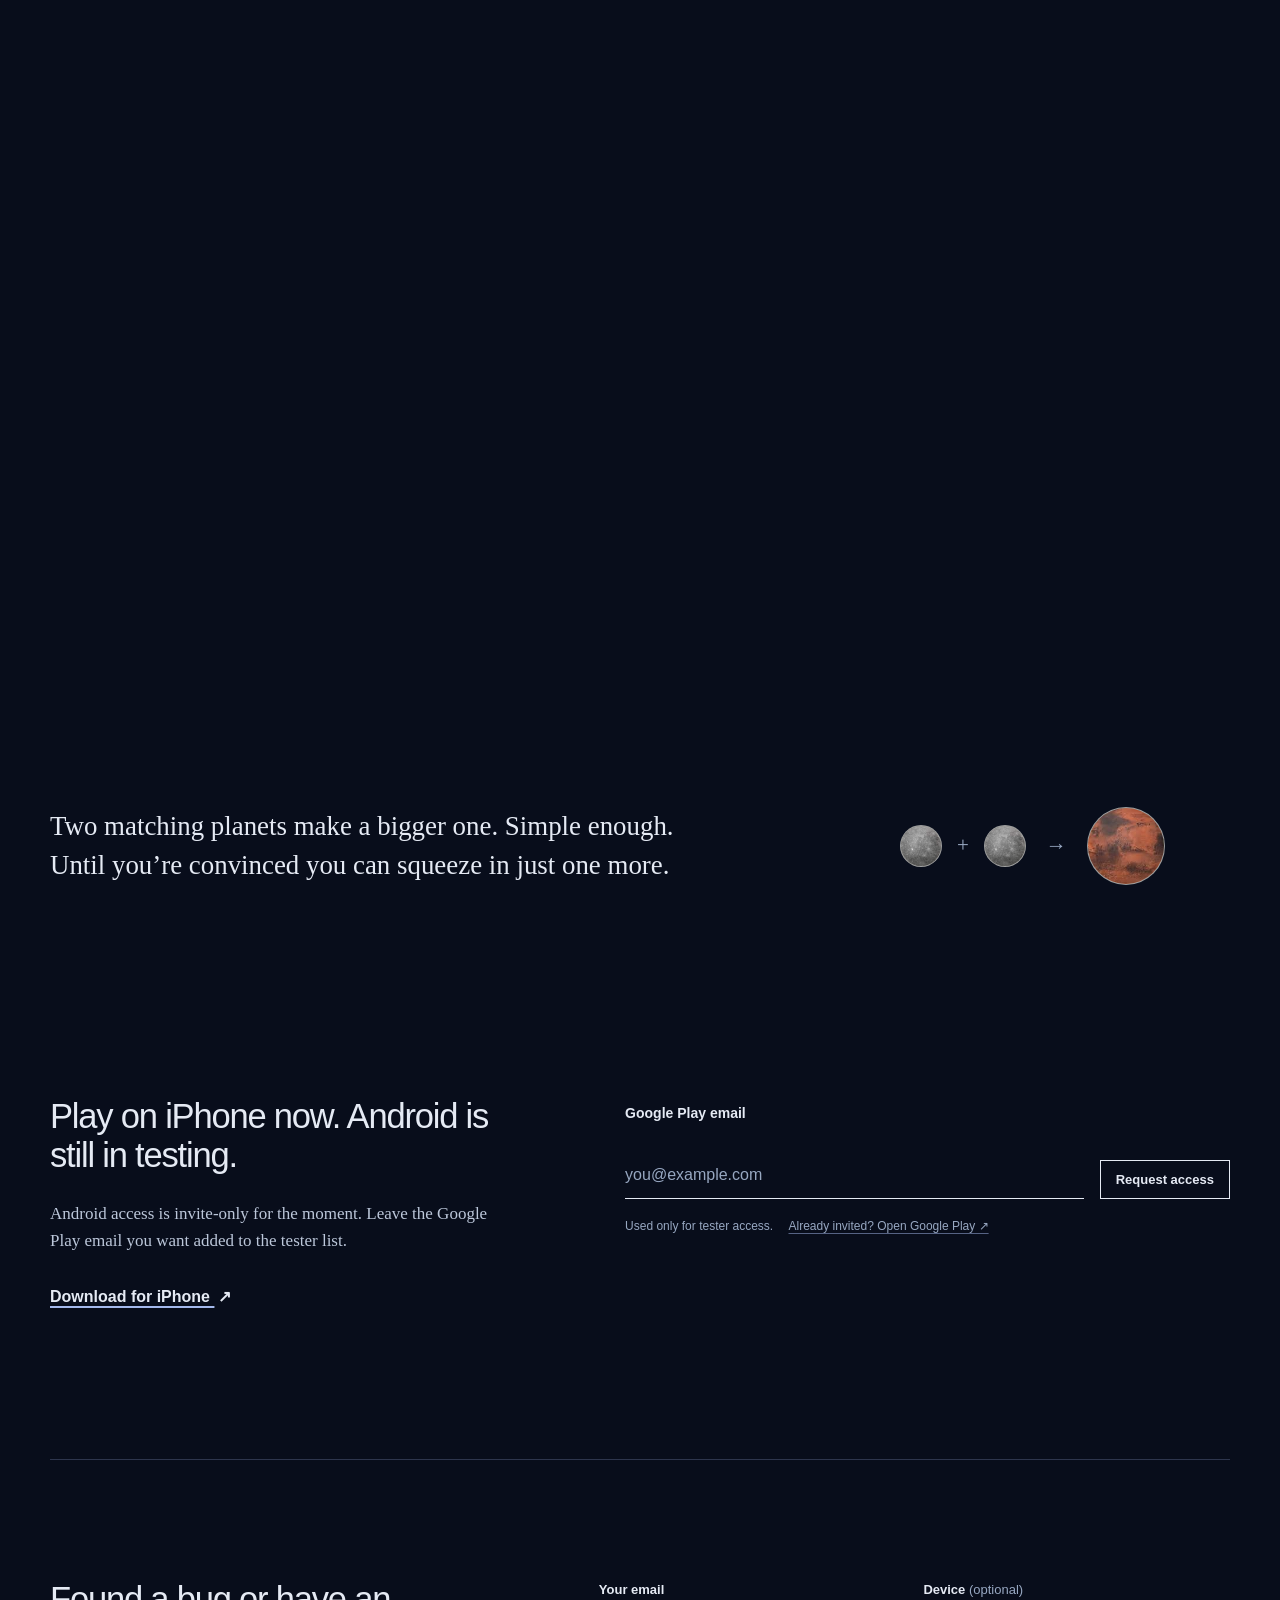
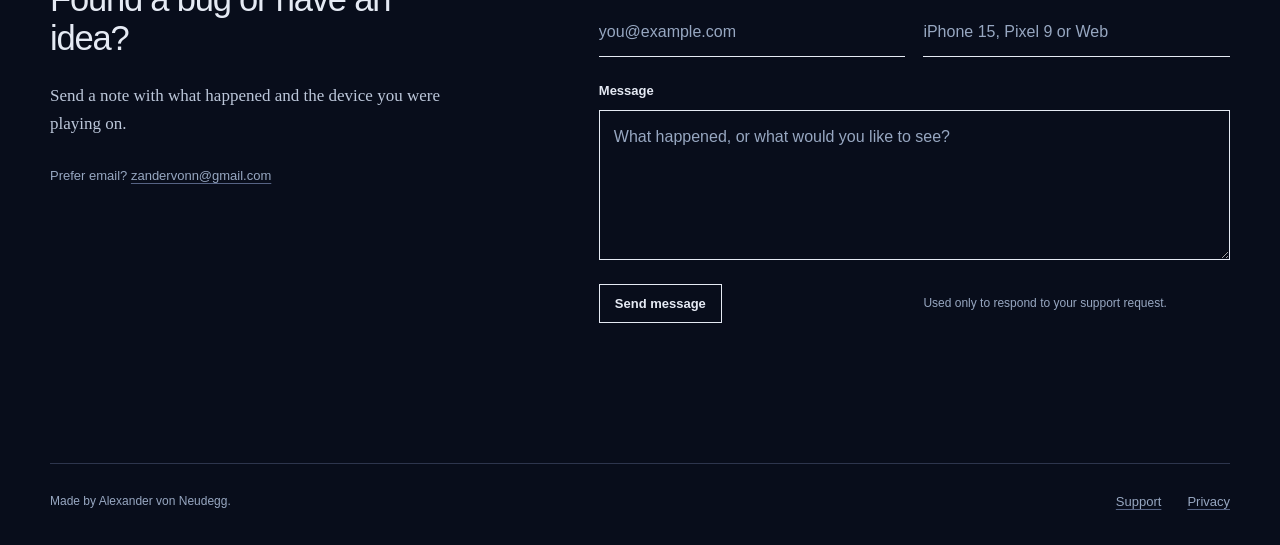
==== commit 3a37ea66: "Refresh Cosmic Clash homepage with gameplay and scrolling planet finale" ====
--- a/index.html
+++ b/index.html
@@ -3,20 +3,22 @@
 <head>
     <meta charset="UTF-8">
     <meta name="viewport" content="width=device-width, initial-scale=1.0">
-    <meta name="theme-color" content="#b8b3a6">
-    <meta name="description" content="Cosmic Clash is a small physics game about dropping planets into orbit, matching worlds, and making room. Available on iPhone, with Android testing by request.">
+    <meta name="theme-color" content="#080d1b">
+    <meta name="description" content="A chill game about merging planets all the way to the Sun (and beyond?). Made by one person. Free to play. Never a forced ad. That's Cosmic Clash.">
     <link rel="canonical" href="https://zandervonn.github.io/">
 
     <meta property="og:type" content="website">
-    <meta property="og:title" content="Cosmic Clash — a small game about gravity">
-    <meta property="og:description" content="Drop planets into a crowded orbit. Matching worlds merge; every collision leaves you with a different problem.">
+    <meta property="og:title" content="Cosmic Clash — What game isn’t better in space?">
+    <meta property="og:description" content="A chill game about merging planets all the way to the Sun (and beyond?). Made by one person. Free to play. Never a forced ad.">
     <meta property="og:url" content="https://zandervonn.github.io/">
     <meta property="og:image" content="https://zandervonn.github.io/og.png">
     <meta property="og:image:alt" content="Planets gathering around a sun in Cosmic Clash.">
     <meta name="twitter:card" content="summary_large_image">
 
-    <title>Cosmic Clash — a small game about gravity</title>
+    <title>Cosmic Clash — What game isn’t better in space?</title>
     <link rel="stylesheet" href="/home.css">
+    <script src="/starfield.js" defer></script>
+    <script src="/gameplay.js" defer></script>
 </head>
 <body>
     <a class="skip-link" href="#main">Skip to content</a>
@@ -33,11 +35,11 @@
     <main id="main">
         <section class="introduction" aria-labelledby="introduction-title">
             <div class="introduction-copy">
-                <h1 id="introduction-title">Cosmic Clash is a small game about dropping planets into a crowded orbit.</h1>
+                <h1 id="introduction-title">What game isn’t better in space?</h1>
                 <p class="introduction-text">
-                    You choose where to let go. Gravity does the rest. When two matching
-                    worlds meet, they become something larger and leave you with a
-                    different problem.
+                    A chill game about merging planets all the way to the Sun
+                    (and beyond?). Made by one person. Free to play. Never a forced ad.
+                    I think you’ll love it. Or your money back. (It’s free.)
                 </p>
                 <div class="introduction-links">
                     <a class="primary-link" href="https://apps.apple.com/pt/app/the-cosmic-clash/id6484504761">
@@ -47,50 +49,72 @@
                 </div>
             </div>
 
-            <figure class="gravity-study">
-                <svg class="orbit-line" viewBox="0 0 620 560" preserveAspectRatio="xMidYMid meet" aria-hidden="true">
-                    <path d="M86 426C116 206 292 60 506 104C584 120 615 176 582 232C523 330 306 332 196 248C130 198 129 126 194 88"></path>
-                </svg>
 
-                <span class="planet planet-moon-one" aria-hidden="true">
-                    <img src="/assets/materials/moon.jpg" alt="" width="318" height="159">
-                </span>
-                <span class="planet planet-moon-two" aria-hidden="true">
-                    <img src="/assets/materials/moon.jpg" alt="" width="318" height="159">
-                </span>
-                <span class="planet planet-mars" aria-hidden="true">
-                    <img src="/assets/materials/mars.jpg" alt="" width="318" height="159">
-                </span>
-                <span class="planet planet-venus" aria-hidden="true">
-                    <img src="/assets/materials/venus.jpg" alt="" width="318" height="159">
-                </span>
-                <span class="planet planet-earth" aria-hidden="true">
-                    <img src="/assets/materials/earth.jpg" alt="" width="318" height="159">
-                </span>
+        </section>
 
-                <figcaption>A release, a pull, a collision. Then a new board.</figcaption>
+        <section class="gameplay-showcase" id="gameplay" aria-label="Cosmic Clash in motion">
+            <div class="video-track">
+            <figure class="gameplay-preview">
+                <video id="gameplay-video" width="480" height="1044" muted loop playsinline controls preload="none" poster="/assets/video/cosmic-clash-gameplay.jpg" aria-label="Cosmic Clash gameplay: aim planets and merge matching pairs">
+                    <source src="/assets/video/cosmic-clash-gameplay.mp4" type="video/mp4">
+                    <a href="/assets/video/cosmic-clash-gameplay.mp4">Watch Cosmic Clash gameplay</a>
+                </video>
+                <figcaption>
+                    <span>Just one more planet.</span>
+                    <button class="video-toggle" type="button" aria-controls="gameplay-video" hidden>Play gameplay</button>
+                </figcaption>
             </figure>
+            </div>
+            <div class="planet-column" aria-hidden="true">
+                <div class="orbit-stage">
+                    <svg class="orbit-path" aria-hidden="true">
+                        <defs>
+                            <mask id="orbit-reveal-mask" maskUnits="userSpaceOnUse">
+                                <path class="orbit-reveal" fill="none" stroke="white" stroke-width="8" pathLength="1"></path>
+                            </mask>
+                        </defs>
+                        <path class="orbit-route" mask="url(#orbit-reveal-mask)"></path>
+                    </svg>
+                    <span class="planet orbit-pluto surface-pluto"><img src="/assets/materials/moon.jpg" alt="" width="318" height="159"></span>
+                    <span class="planet orbit-mercury-two"><img src="/assets/materials/moon.jpg" alt="" width="318" height="159"></span>
+                    <span class="planet orbit-mars"><img src="/assets/materials/mars.jpg" alt="" width="318" height="159"></span>
+                    <span class="planet orbit-venus"><img src="/assets/materials/venus.jpg" alt="" width="318" height="159"></span>
+                    <span class="planet orbit-earth"><img src="/assets/materials/earth.jpg" alt="" width="318" height="159"></span>
+                    <span class="planet orbit-neptune surface-neptune"><img src="/assets/materials/neptune.jpg" alt="" width="640" height="320" loading="lazy"></span>
+                    <span class="planet orbit-uranus ringed-planet ringed-uranus"><span class="planet-surface"><img src="/assets/materials/uranus.jpg" alt="" width="640" height="320" loading="lazy"></span></span>
+                    <span class="planet orbit-saturn ringed-planet ringed-saturn"><span class="planet-surface"><img src="/assets/materials/saturn.jpg" alt="" width="640" height="320" loading="lazy"></span></span>
+                    <span class="planet orbit-jupiter"><img src="/assets/materials/jupiter.jpg" alt="" width="640" height="320" loading="lazy"></span>
+                    <span class="planet orbit-sun"></span>
+                </div>
+            </div>
+            <div class="sun-horizon" aria-hidden="true">
+                <div class="sun-disc"><img src="/assets/materials/sun.jpg" alt="" width="1024" height="512" loading="lazy"></div>
+            </div>
         </section>
 
         <section class="rule" aria-label="How Cosmic Clash works">
-            <p class="rule-copy">
-                Matching planets become one larger planet. The rule stays simple;
-                the space around them does not.
-            </p>
+            <div class="rule-description">
+                <p class="rule-copy">
+                    Two matching planets make a bigger one. Simple enough. Until you’re
+                    convinced you can squeeze in just one more.
+                </p>
 
-            <div class="merge-mark" aria-hidden="true">
-                <span class="merge-planet merge-planet-small">
-                    <img src="/assets/materials/moon.jpg" alt="" width="318" height="159">
-                </span>
-                <span class="merge-sign">+</span>
-                <span class="merge-planet merge-planet-small">
-                    <img src="/assets/materials/moon.jpg" alt="" width="318" height="159">
-                </span>
-                <span class="merge-sign merge-arrow">→</span>
-                <span class="merge-planet merge-planet-large">
-                    <img src="/assets/materials/mars.jpg" alt="" width="318" height="159">
-                </span>
+                <div class="merge-mark" aria-hidden="true">
+                    <span class="merge-planet merge-planet-small">
+                        <img src="/assets/materials/moon.jpg" alt="" width="318" height="159">
+                    </span>
+                    <span class="merge-sign">+</span>
+                    <span class="merge-planet merge-planet-small">
+                        <img src="/assets/materials/moon.jpg" alt="" width="318" height="159">
+                    </span>
+                    <span class="merge-sign merge-arrow">→</span>
+                    <span class="merge-planet merge-planet-large">
+                        <img src="/assets/materials/mars.jpg" alt="" width="318" height="159">
+                    </span>
+                </div>
             </div>
+
+
         </section>
 
         <section class="play" id="android" aria-labelledby="play-title">
--- a/home.css
+++ b/home.css
@@ -1,13 +1,10 @@
 :root {
-    --stone: #b8b3a6;
-    --stone-light: #d5cebc;
-    --ink: #25271f;
-    --moss: #59604d;
-    --soil: #36382f;
-    --chalk: #e5dfd1;
-    --rust: #744636;
-    --faded-ink: #5c5c51;
-    --line: rgba(37, 39, 31, 0.3);
+    --space: #080d1b;
+    --starlight: #e5eaf4;
+    --body-text: #bcc7da;
+    --muted: #97a7c1;
+    --accent: #a4b9ed;
+    --line: rgba(164, 185, 237, 0.24);
 }
 
 * {
@@ -15,14 +12,15 @@
 }
 
 html {
-    color-scheme: light;
+    color-scheme: dark;
     scroll-behavior: smooth;
 }
 
 body {
     margin: 0;
-    background: var(--stone);
-    color: var(--ink);
+    isolation: isolate;
+    background: var(--space);
+    color: var(--starlight);
     font-family: Arial, Helvetica, sans-serif;
     font-size: 16px;
     line-height: 1.5;
@@ -31,7 +29,7 @@
 
 a {
     color: inherit;
-    text-decoration-color: rgba(37, 39, 31, 0.45);
+    text-decoration-color: rgba(164, 185, 237, 0.5);
     text-decoration-thickness: 1px;
     text-underline-offset: 0.26em;
 }
@@ -43,8 +41,9 @@
 a:focus-visible,
 button:focus-visible,
 input:focus-visible,
+textarea:focus-visible,
 summary:focus-visible {
-    outline: 2px solid var(--rust);
+    outline: 2px solid var(--accent);
     outline-offset: 4px;
 }
 
@@ -59,8 +58,8 @@
     left: 12px;
     z-index: 20;
     padding: 8px 10px;
-    background: var(--ink);
-    color: var(--chalk);
+    background: var(--starlight);
+    color: var(--space);
     transform: translateY(-160%);
 }
 
@@ -131,7 +130,7 @@
 .introduction-text {
     max-width: 570px;
     margin-bottom: 38px;
-    color: #33352d;
+    color: var(--body-text);
     font-family: Georgia, "Times New Roman", serif;
     font-size: clamp(1.05rem, 1.5vw, 1.2rem);
     line-height: 1.62;
@@ -147,44 +146,20 @@
 
 .primary-link {
     font-weight: 700;
-    text-decoration-color: var(--rust);
+    text-decoration-color: var(--accent);
     text-decoration-thickness: 2px;
 }
 
 .primary-link span {
     display: inline-block;
     margin-left: 4px;
-}
-
-.gravity-study {
-    position: relative;
-    min-height: 540px;
-    margin: 0;
-    isolation: isolate;
-}
-
-.orbit-line {
-    position: absolute;
-    inset: 2% -3% 6% 0;
-    z-index: -1;
-    width: 103%;
-    height: 92%;
-    overflow: visible;
-}
-
-.orbit-line path {
-    fill: none;
-    stroke: rgba(37, 39, 31, 0.42);
-    stroke-width: 1.3;
-    stroke-linecap: round;
-    stroke-dasharray: 2 8;
 }
 
 .planet,
 .merge-planet {
     position: absolute;
     overflow: hidden;
-    border: 1px solid rgba(37, 39, 31, 0.48);
+    border: 1px solid rgba(188, 199, 218, 0.22);
     border-radius: 50%;
     background: #8b887e;
 }
@@ -198,10 +173,11 @@
     max-width: none;
     height: 124%;
     object-fit: cover;
-    filter: saturate(0.65) sepia(0.12) contrast(0.95);
+    filter: saturate(0.82) contrast(1.02);
 }
 
 .planet::after,
+.planet-surface::after,
 .merge-planet::after {
     content: "";
     position: absolute;
@@ -215,61 +191,14 @@
     );
 }
 
-.planet-moon-one {
-    top: 30%;
-    left: 29%;
-    width: 50px;
-    height: 50px;
-}
-
-.planet-moon-two {
-    top: 34%;
-    left: 39%;
-    width: 42px;
-    height: 42px;
-}
-
-.planet-mars {
-    top: 48%;
-    left: 34%;
-    width: 84px;
-    height: 84px;
-}
-
-.planet-venus {
-    top: 11%;
-    right: 10%;
-    width: 68px;
-    height: 68px;
-}
-
-.planet-earth {
-    right: 2%;
-    bottom: 9%;
-    width: 122px;
-    height: 122px;
-}
-
-.gravity-study figcaption {
-    position: absolute;
-    bottom: 10%;
-    left: 0;
-    width: 180px;
-    color: var(--faded-ink);
-    font-family: Georgia, "Times New Roman", serif;
-    font-size: 14px;
-    font-style: italic;
-    line-height: 1.45;
-}
-
 .rule {
     display: grid;
     grid-template-columns: minmax(0, 1fr) auto;
     align-items: center;
     gap: 72px;
     padding: 82px max(32px, calc((100vw - 1180px) / 2));
-    background: var(--soil);
-    color: var(--chalk);
+    background: transparent;
+    color: var(--starlight);
 }
 
 .rule-copy {
@@ -290,7 +219,7 @@
 .merge-planet {
     position: relative;
     flex: 0 0 auto;
-    border-color: rgba(229, 223, 209, 0.35);
+    border-color: rgba(188, 199, 218, 0.35);
 }
 
 .merge-planet-small {
@@ -304,7 +233,7 @@
 }
 
 .merge-sign {
-    color: rgba(229, 223, 209, 0.6);
+    color: var(--muted);
     font-family: Georgia, "Times New Roman", serif;
     font-size: 21px;
 }
@@ -333,7 +262,7 @@
 .play-copy p {
     max-width: 450px;
     margin-bottom: 30px;
-    color: #3d3e35;
+    color: var(--body-text);
     font-family: Georgia, "Times New Roman", serif;
     font-size: 17px;
     line-height: 1.62;
@@ -362,35 +291,35 @@
     width: 100%;
     padding: 13px 0 11px;
     border: 0;
-    border-bottom: 1px solid var(--ink);
+    border-bottom: 1px solid var(--starlight);
     border-radius: 0;
     background: transparent;
-    color: var(--ink);
+    color: var(--starlight);
     font: inherit;
 }
 
 .android-form input[type="email"]::placeholder {
-    color: rgba(37, 39, 31, 0.48);
+    color: var(--muted);
 }
 
 .android-form button {
     padding: 12px 15px;
-    border: 1px solid var(--ink);
+    border: 1px solid var(--starlight);
     border-radius: 0;
     background: transparent;
-    color: var(--ink);
+    color: var(--starlight);
     font: 700 13px/1 Arial, Helvetica, sans-serif;
     cursor: pointer;
 }
 
 .android-form button:hover {
-    background: var(--ink);
-    color: var(--stone-light);
+    background: var(--starlight);
+    color: var(--space);
 }
 
 .form-note {
     margin: 18px 0 0;
-    color: var(--faded-ink);
+    color: var(--muted);
     font-size: 12px;
 }
 
@@ -418,7 +347,7 @@
 
 .support-copy p {
     max-width: 430px;
-    color: #3d3e35;
+    color: var(--body-text);
     font-family: Georgia, "Times New Roman", serif;
     font-size: 17px;
     line-height: 1.62;
@@ -426,7 +355,7 @@
 
 .support-copy .support-direct {
     margin-top: 28px;
-    color: var(--faded-ink);
+    color: var(--muted);
     font-family: Arial, Helvetica, sans-serif;
     font-size: 13px;
 }
@@ -448,7 +377,7 @@
 }
 
 .support-field label span {
-    color: var(--faded-ink);
+    color: var(--muted);
     font-weight: 400;
 }
 
@@ -458,24 +387,24 @@
     min-width: 0;
     padding: 12px 0;
     border: 0;
-    border-bottom: 1px solid var(--ink);
+    border-bottom: 1px solid var(--starlight);
     border-radius: 0;
     background: transparent;
-    color: var(--ink);
+    color: var(--starlight);
     font: inherit;
 }
 
 .support-field textarea {
     min-height: 126px;
     padding: 14px;
-    border: 1px solid var(--ink);
+    border: 1px solid var(--starlight);
     resize: vertical;
     line-height: 1.5;
 }
 
 .support-field input::placeholder,
 .support-field textarea::placeholder {
-    color: rgba(37, 39, 31, 0.48);
+    color: var(--muted);
 }
 
 .support-message {
@@ -485,23 +414,23 @@
 .support-form button {
     justify-self: start;
     padding: 12px 15px;
-    border: 1px solid var(--ink);
+    border: 1px solid var(--starlight);
     border-radius: 0;
     background: transparent;
-    color: var(--ink);
+    color: var(--starlight);
     font: 700 13px/1 Arial, Helvetica, sans-serif;
     cursor: pointer;
 }
 
 .support-form button:hover {
-    background: var(--ink);
-    color: var(--stone-light);
+    background: var(--starlight);
+    color: var(--space);
 }
 
 .support-note {
     align-self: center;
     margin: 0;
-    color: var(--faded-ink);
+    color: var(--muted);
     font-size: 12px;
 }
 
@@ -519,7 +448,7 @@
     gap: 30px;
     padding-block: 28px 34px;
     border-top: 1px solid var(--line);
-    color: var(--faded-ink);
+    color: var(--muted);
     font-size: 12px;
 }
 
@@ -545,7 +474,7 @@
 .confirmation p {
     max-width: 610px;
     margin-bottom: 38px;
-    color: #33352d;
+    color: var(--body-text);
     font-family: Georgia, "Times New Roman", serif;
     font-size: 19px;
     line-height: 1.65;
@@ -570,11 +499,6 @@
         max-width: 680px;
     }
 
-    .gravity-study {
-        width: min(100%, 570px);
-        min-height: 500px;
-        margin-left: auto;
-    }
 
     .rule {
         grid-template-columns: 1fr;
@@ -640,41 +564,12 @@
         gap: 16px;
     }
 
-    .gravity-study {
-        min-height: 400px;
-        margin-top: 14px;
-    }
-
-    .planet-moon-one {
-        width: 38px;
-        height: 38px;
-    }
-
-    .planet-moon-two {
-        width: 34px;
-        height: 34px;
-    }
-
-    .planet-mars {
-        width: 67px;
-        height: 67px;
-    }
-
-    .planet-venus {
-        width: 54px;
-        height: 54px;
-    }
-
-    .planet-earth {
-        width: 96px;
-        height: 96px;
-    }
-
-    .gravity-study figcaption {
-        bottom: 4%;
-        width: 150px;
-        font-size: 13px;
-    }
+
+
+
+
+
+
 
     .rule {
         gap: 42px;
@@ -771,3 +666,303 @@
         scroll-behavior: auto;
     }
 }
+
+/* A fixed sky behind the page; only one in five stars changes opacity. */
+.starfield {
+    position: fixed;
+    inset: 0;
+    z-index: -1;
+    overflow: hidden;
+    pointer-events: none;
+    background:
+        radial-gradient(ellipse at 78% 22%, rgba(45, 58, 106, 0.23), transparent 58%),
+        radial-gradient(ellipse at 12% 83%, rgba(55, 36, 85, 0.16), transparent 54%);
+}
+
+.star {
+    position: absolute;
+    width: var(--size);
+    height: var(--size);
+    border-radius: 50%;
+    background: #c8d6f2;
+    opacity: var(--brightness);
+}
+
+.star-twinkle {
+    animation: starlight var(--duration) ease-in-out var(--delay) infinite;
+}
+
+.starfield.is-paused .star-twinkle {
+    animation-play-state: paused;
+}
+
+@keyframes starlight {
+    0%, 100% { opacity: var(--brightness); }
+    50% { opacity: 0.1; }
+}
+
+@media (max-width: 560px) {
+    .star:nth-child(n + 61) { display: none; }
+}
+
+@media (prefers-reduced-motion: reduce) {
+    .star-twinkle { animation: none; }
+}
+
+.gameplay-preview {
+    width: 280px;
+    max-width: 100%;
+    margin: 0 26px 0 0;
+}
+
+.gameplay-preview video {
+    display: block;
+    width: 100%;
+    height: auto;
+    /* Fade into the actual sky rather than painting a rectangular frame. */
+    -webkit-mask-image: linear-gradient(to right, transparent, #000 7% 93%, transparent), linear-gradient(to bottom, transparent, #000 5% 94%, transparent);
+    mask-image: linear-gradient(to right, transparent, #000 7% 93%, transparent), linear-gradient(to bottom, transparent, #000 5% 94%, transparent);
+    -webkit-mask-composite: source-in;
+    mask-composite: intersect;
+}
+
+.gameplay-preview figcaption {
+    display: flex;
+    flex-wrap: wrap;
+    justify-content: center;
+    align-items: baseline;
+    gap: 8px 18px;
+    margin-top: 20px;
+    color: var(--muted);
+    font-size: 12px;
+}
+
+.video-toggle {
+    padding: 4px 0;
+    border: 0;
+    background: none;
+    color: var(--body-text);
+    font: inherit;
+    text-decoration: underline;
+    text-underline-offset: 0.26em;
+    cursor: pointer;
+}
+
+/* Keep the source texture detail underneath each planet's colour. */
+.surface-neptune {
+    isolation: isolate;
+    background: #94a6ff;
+}
+
+.surface-neptune img { mix-blend-mode: multiply; }
+
+.surface-pluto {
+    isolation: isolate;
+    background: #baa0dc;
+}
+
+.surface-pluto img { mix-blend-mode: multiply; }
+
+/* One text hero, then a video alongside the scrolling planets. */
+.introduction {
+    display: block;
+    min-height: 0;
+    padding-block: clamp(40px, 6vh, 64px) 52px;
+}
+
+.introduction-copy {
+    max-width: 760px;
+    margin-inline: auto;
+    text-align: center;
+}
+
+.introduction h1 { max-width: 760px; }
+.introduction-text { max-width: 660px; margin-inline: auto; }
+.introduction-links { justify-content: center; }
+
+.gameplay-showcase {
+    display: grid;
+    grid-template-columns: minmax(0, 1fr) minmax(0, 1fr);
+    --showcase-gap: clamp(24px, 6vw, 96px);
+    gap: var(--showcase-gap);
+    position: relative;
+    isolation: isolate;
+    overflow: clip;
+    width: 100%;
+    margin-inline: auto;
+    padding: 12px max(32px, calc((100% - 1050px) / 2)) 44px;
+}
+
+.video-track { position: relative; min-width: 0; z-index: 1; }
+.gameplay-preview { margin: 0 auto; transform: translateY(var(--video-shift, 0px)); }
+.planet-column { min-width: 0; z-index: 2; pointer-events: none; }
+
+.orbit-stage {
+    position: relative;
+    --orbit-run: 1200px;
+    height: calc(var(--orbit-run) + max(480px, 35vw + 200px));
+    transform: translateY(var(--planet-shift, 0px));
+    --overlap-x: calc(20px - var(--showcase-gap) - max(0px, 50% - 140px));
+}
+
+.orbit-stage .planet { transform: translate(-50%, -50%); }
+.orbit-pluto { left: 30%; top: calc(var(--orbit-run) * 0.06); width: 46px; height: 46px; }
+.orbit-mercury-two { left: 78%; top: calc(var(--orbit-run) * 0.13); width: 40px; height: 40px; }
+.orbit-mars { left: 42%; top: calc(var(--orbit-run) * 0.24); width: 82px; height: 82px; }
+.orbit-venus { left: 84%; top: calc(var(--orbit-run) * 0.33); width: 66px; height: 66px; }
+.orbit-earth { left: var(--overlap-x); top: calc(var(--orbit-run) * 0.41); width: 120px; height: 120px; }
+.orbit-neptune { left: 64%; top: calc(var(--orbit-run) * 0.52); width: 72px; height: 72px; }
+.orbit-uranus { left: 10%; top: calc(var(--orbit-run) * 0.64); width: 78px; height: 78px; }
+.orbit-saturn { left: calc(var(--overlap-x) + 44px); top: calc(var(--orbit-run) * 0.76); width: 112px; height: 112px; }
+.orbit-jupiter { left: 76%; top: calc(var(--orbit-run) * 0.9); width: 138px; height: 138px; }
+
+/* Invisible endpoint for the chain; the Sun itself spans the full section. */
+.orbit-sun {
+    left: 0;
+    top: calc(var(--orbit-run) + 160px);
+    width: 0;
+    height: 0;
+    border: 0;
+    background: none;
+    opacity: 0;
+}
+
+.sun-horizon {
+    position: absolute;
+    z-index: 0;
+    left: 0;
+    top: var(--sun-top, 100%);
+    width: 100%;
+    height: 35vw;
+    overflow: hidden;
+    pointer-events: none;
+    opacity: var(--sun-opacity, 0);
+    -webkit-mask-image: linear-gradient(to bottom, #000 0% 42%, transparent 100%);
+    mask-image: linear-gradient(to bottom, #000 0% 42%, transparent 100%);
+}
+
+.sun-disc {
+    position: absolute;
+    top: 0;
+    left: 50%;
+    width: 140vw;
+    height: 140vw;
+    transform: translateX(-50%);
+    overflow: hidden;
+    border-radius: 50%;
+    background: #f7941d;
+    box-shadow: 0 0 24px rgba(255, 151, 37, 0.2);
+}
+
+.sun-disc img {
+    position: absolute;
+    top: -12%;
+    left: -50%;
+    width: 200%;
+    height: 124%;
+    max-width: none;
+    object-fit: cover;
+    filter: saturate(1.05) contrast(1.03);
+}
+
+.ringed-planet {
+    --ring-image: url('/assets/materials/saturn-rings.png');
+    --ring-tilt: -24deg;
+    --ring-opacity: 0.85;
+    --ring-mask: none;
+    overflow: visible;
+    border: 0;
+    background: none;
+    isolation: isolate;
+}
+
+.planet-surface {
+    position: absolute;
+    inset: 0;
+    z-index: 1;
+    overflow: hidden;
+    border: 1px solid rgba(188, 199, 218, 0.22);
+    border-radius: 50%;
+    background: #8b887e;
+}
+
+.ringed-planet::before,
+.ringed-planet::after {
+    content: '';
+    position: absolute;
+    inset: -55%;
+    border-radius: 0;
+    background: var(--ring-image) center / 100% 100% no-repeat;
+    opacity: var(--ring-opacity);
+    transform: rotate(var(--ring-tilt)) scaleY(0.36);
+    -webkit-mask-image: var(--ring-mask);
+    mask-image: var(--ring-mask);
+}
+
+.ringed-planet::before { z-index: 0; }
+.ringed-planet::after { z-index: 2; clip-path: inset(50% 0 0); }
+
+.ringed-uranus {
+    --ring-image: url('/assets/materials/uranus-rings.png');
+    --ring-tilt: -68deg;
+    --ring-opacity: 0.5;
+    --ring-mask: radial-gradient(closest-side, transparent 80%, #000 81% 83%, transparent 84% 90%, #000 91% 93%, transparent 94% 97%, #000 98%, transparent 100%);
+}
+
+.orbit-path {
+    position: absolute;
+    inset: 0;
+    width: 100%;
+    height: 100%;
+    overflow: visible;
+}
+
+.orbit-route {
+    fill: none;
+    stroke: rgba(164, 185, 237, 0.4);
+    stroke-width: 1.4;
+    stroke-linecap: round;
+    stroke-dasharray: 1 8;
+}
+
+.orbit-reveal { stroke-dasharray: 1; stroke-dashoffset: 1; }
+
+.rule-description {
+    display: grid;
+    grid-template-columns: minmax(0, 1fr) auto;
+    align-items: center;
+    gap: 64px;
+    width: 100%;
+}
+.rule { display: block; }
+.rule-description .merge-mark { margin-top: 0; }
+
+@media (max-width: 900px) {
+    .rule-description { grid-template-columns: 1fr; gap: 36px; }
+    .gameplay-preview { width: min(280px, 100%); }
+}
+
+@media (max-width: 560px) {
+    .introduction { padding-block: 30px 38px; }
+    .introduction-links { justify-items: center; }
+    .gameplay-showcase { --showcase-gap: 18px; padding: 0 20px 44px; }
+    .orbit-stage { --orbit-run: 900px; height: calc(var(--orbit-run) + 320px); --overlap-x: calc(8px - var(--showcase-gap)); }
+    .orbit-pluto { width: 24px; height: 24px; }
+    .orbit-mercury-two { width: 22px; height: 22px; }
+    .orbit-mars { width: 44px; height: 44px; }
+    .orbit-venus { width: 38px; height: 38px; }
+    .orbit-earth { width: 60px; height: 60px; }
+    .orbit-neptune { width: 40px; height: 40px; }
+    .orbit-uranus { width: 42px; height: 42px; }
+    .orbit-saturn { left: calc(var(--overlap-x) + 14px); width: 58px; height: 58px; }
+    .orbit-jupiter { left: min(76%, calc(100% - 36px)); width: 68px; height: 68px; }
+    .orbit-sun { top: calc(var(--orbit-run) + 140px); }
+    .gameplay-preview figcaption { gap: 4px; font-size: 11px; }
+}
+
+@media (prefers-reduced-motion: reduce) {
+    .gameplay-preview,
+    .orbit-stage { transform: none; }
+    .orbit-reveal { stroke-dashoffset: 0; }
+    .sun-horizon { opacity: 1; }
+}
